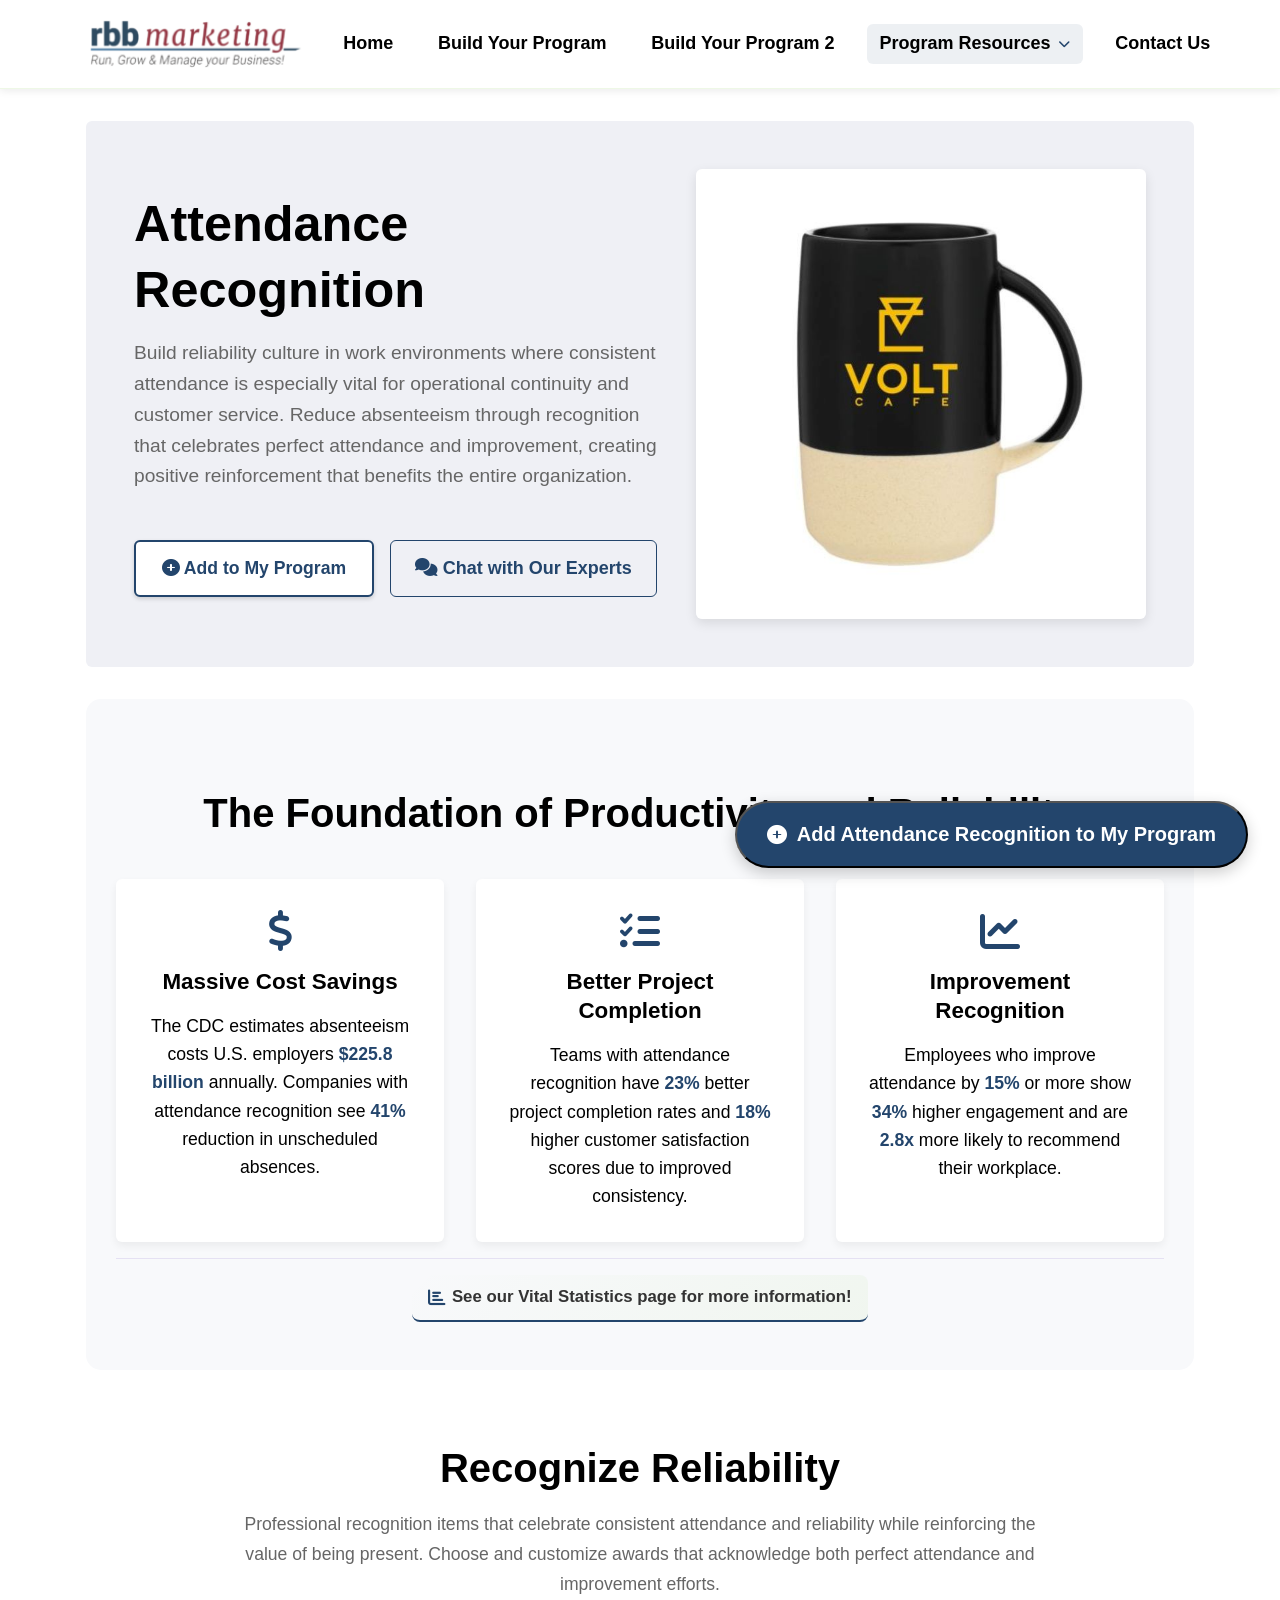
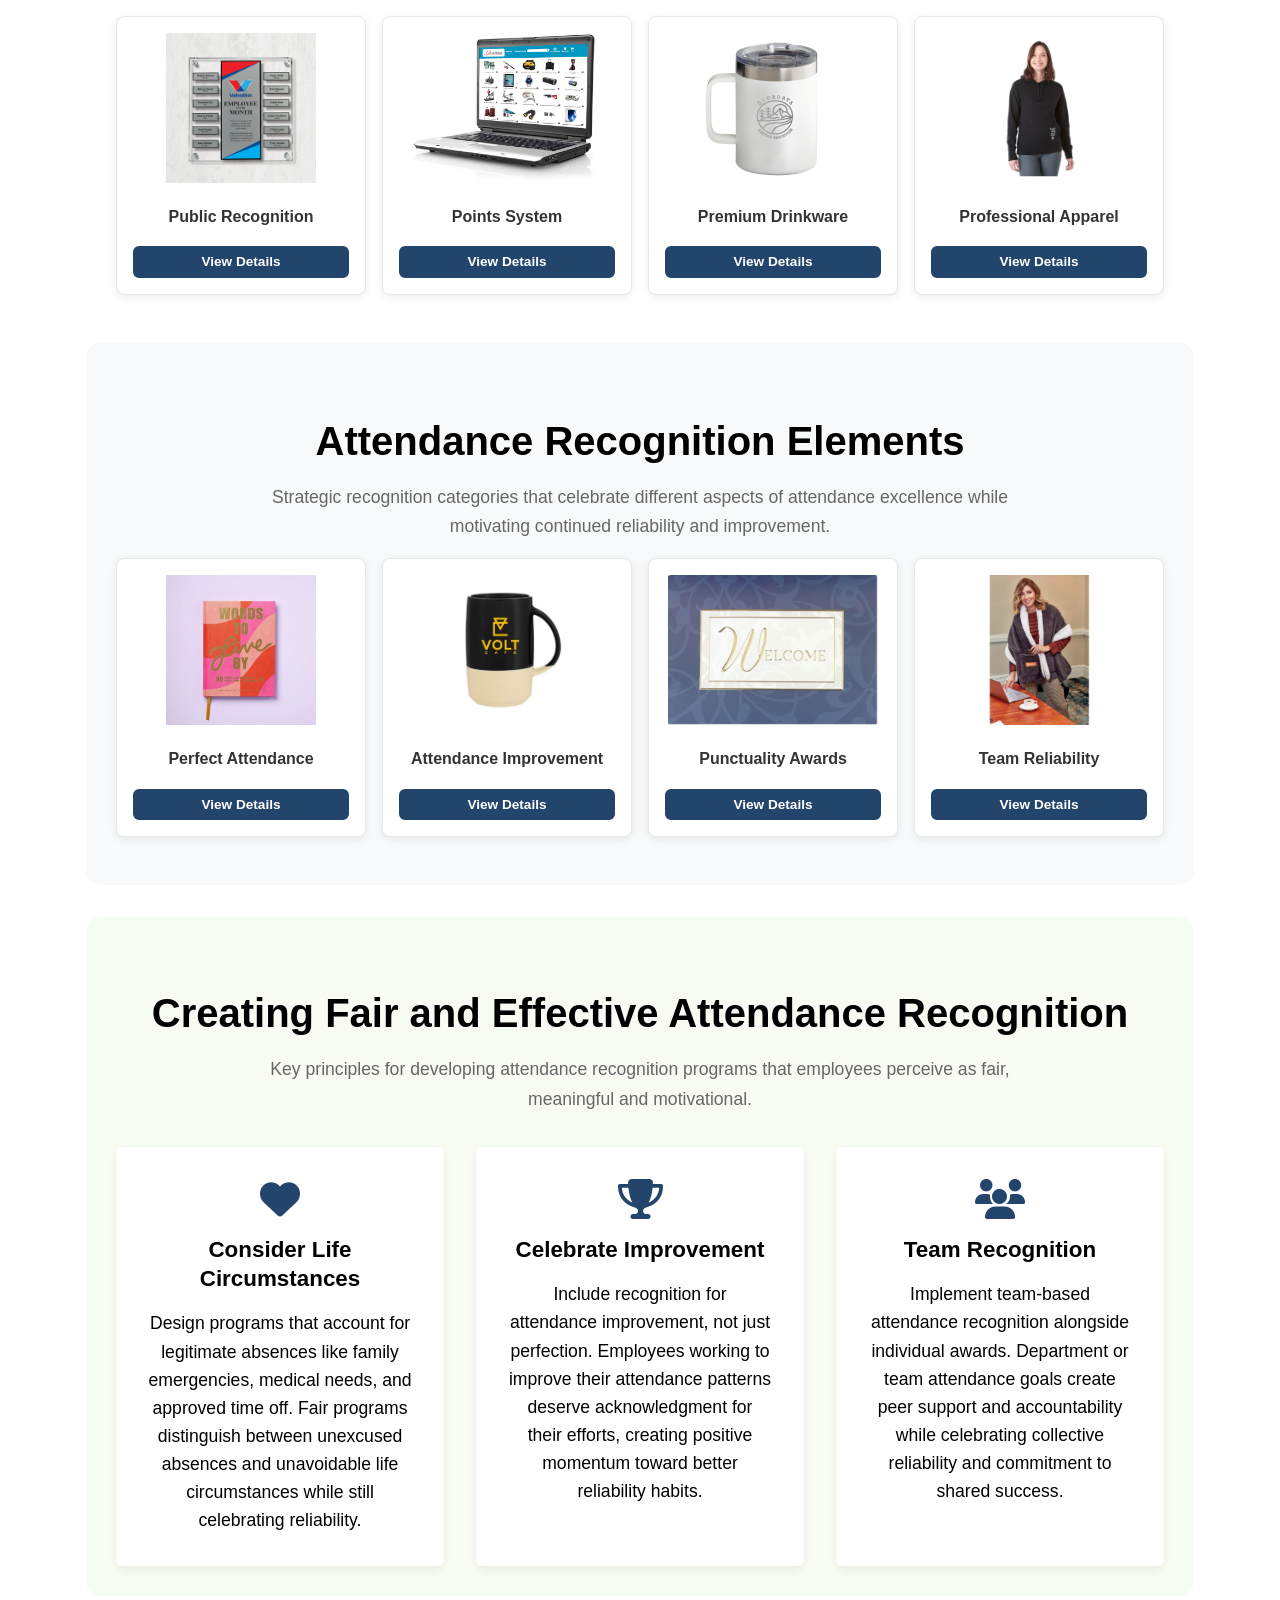
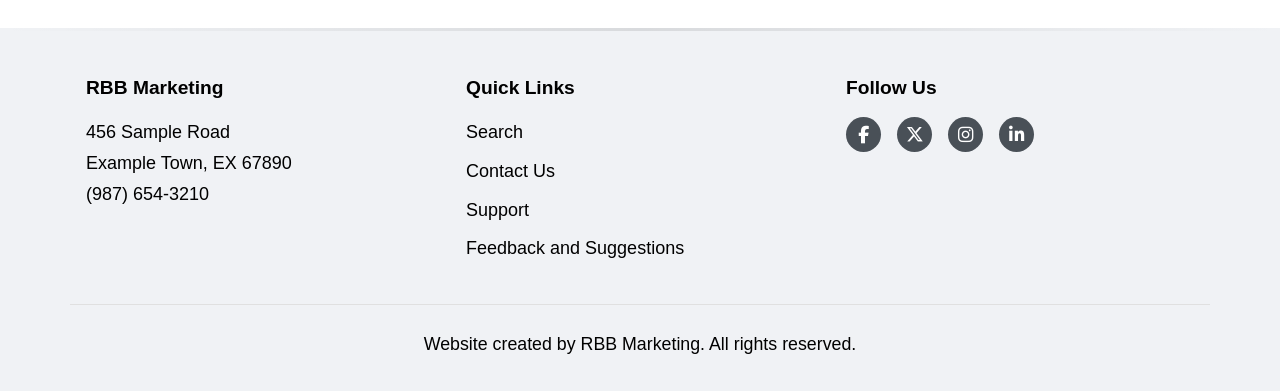
==== attendance-recognition.html @ 4966e675 "Initial commit" ====
<!DOCTYPE html>
<html lang="en">
<head>
  <meta charset="UTF-8">
  <meta name="viewport" content="width=device-width, initial-scale=1.0">
  <title>Attendance Recognition | Employee Recognition Programs</title>
  <link rel="icon" type="image/x-icon" href="assets/images/favicon.ico">
  <link rel="stylesheet" href="https://cdnjs.cloudflare.com/ajax/libs/font-awesome/6.5.1/css/all.min.css">
  <link rel="stylesheet" href="styles.css">
  <link rel="stylesheet" href="navigation.css">
  <!-- Load centralized navigation BEFORE your main script -->
  <script src="navigation.js"></script>
  <script src="script.js" defer></script>
</head>
<body>
  <!-- Navigation will be inserted here automatically by navigation.js -->

  <main class="container">
    <!-- Attendance Recognition Header -->
    <section class="resources-header">
      <div class="text-content">
        <h1>Attendance Recognition</h1>
        <p>Build reliability culture in work environments where consistent attendance is especially vital for operational continuity and customer service. Reduce absenteeism through recognition that celebrates perfect attendance and improvement, creating positive reinforcement that benefits the entire organization.</p>
        <div style="display: flex; gap: 1rem; margin-top: 2rem; flex-wrap: wrap;">
          <button class="btn btn-primary-subtle" 
                  onclick="handleFeatureAdditionWithFeedback(this, event)" 
                  data-feature-name="Attendance Recognition" 
                  data-href="build-program.html"
                  style="font-size: 1.1rem; padding: 0.8rem 1.6rem;">
            <i class="fas fa-plus-circle"></i> Add to My Program
          </button>
          <a href="contact.html?inquiry=attendance-recognition" class="btn btn-outline">
            <i class="fas fa-comments"></i> Chat with Our Experts
          </a>
        </div>
      </div>
      <img src="assets/images/Ceramic Mugs.jpg" alt="Attendance recognition items including certificates, desk accessories, and achievement awards">
    </section>

    <!-- Why Attendance Recognition Matters -->
    <section class="content-section">
      <h2>The Foundation of Productivity and Reliability</h2>
      <div class="main-grid">
        <div class="info-card">
          <i class="fas fa-dollar-sign card-icon"></i>
          <h3>Massive Cost Savings</h3>
          <p>The CDC estimates absenteeism costs U.S. employers <strong style="color: var(--brand-orange);">$225.8 billion</strong> annually. Companies with attendance recognition see <strong style="color: var(--brand-orange);">41%</strong> reduction in unscheduled absences.</p>
        </div>
        <div class="info-card">
          <i class="fas fa-tasks card-icon"></i>
          <h3>Better Project Completion</h3>
          <p>Teams with attendance recognition have <strong style="color: var(--brand-orange);">23%</strong> better project completion rates and <strong style="color: var(--brand-orange);">18%</strong> higher customer satisfaction scores due to improved consistency.</p>
        </div>
        <div class="info-card">
          <i class="fas fa-chart-line card-icon"></i>
          <h3>Improvement Recognition</h3>
          <p>Employees who improve attendance by <strong style="color: var(--brand-orange);">15%</strong> or more show <strong style="color: var(--brand-orange);">34%</strong> higher engagement and are <strong style="color: var(--brand-orange);">2.8x</strong> more likely to recommend their workplace.</p>
        </div>
      </div>
      
      <!-- CTA Link to Vital Statistics -->
      <div class="section-cta">
        <a href="vital-statistics.html" class="vital-stats-cta">
          <i class="fas fa-chart-bar"></i>
          See our Vital Statistics page for more information!
        </a>
      </div>
    </section>

    <!-- Attendance Recognition Items -->
    <section class="content-section">
      <h2>Recognize Reliability</h2>
      <p class="section-intro">
        Professional recognition items that celebrate consistent attendance and reliability while reinforcing the value of being present. Choose and customize awards that acknowledge both perfect attendance and improvement efforts.
      </p>
      
      <div class="compact-grid">
        <div class="compact-card product-card" data-title="Public Recognition" data-img="assets/images/PublicRecognition.jpg" data-desc="Public recognition displays and announcements that formally celebrate perfect attendance achievements. These visible honors create positive peer recognition while inspiring others to maintain consistent attendance in healthcare settings.">
          <img src="assets/images/PublicRecognition.jpg" alt="Public Recognition">
          <h4>Public Recognition</h4>
          <button class="btn btn-outline btn-small view-details">View Details</button>
        </div>
        <div class="compact-card product-card" data-title="Points System" data-img="assets/images/Points.jpg" data-desc="Point-based attendance tracking systems that reward consistent presence with accumulating benefits. These functional systems provide ongoing motivation while reinforcing positive attendance behaviors in healthcare environments.">
          <img src="assets/images/Points.jpg" alt="Points System">
          <h4>Points System</h4>
          <button class="btn btn-outline btn-small view-details">View Details</button>
        </div>
        <div class="compact-card product-card" data-title="Premium Drinkware" data-img="assets/images/Drinkware.png" data-desc="High-quality mugs, tumblers, and hydration accessories that healthcare staff use daily. These practical gifts help employees maintain proper hydration during long shifts while showing appreciation for reliable attendance.">
          <img src="assets/images/DrinkwareMug.png.png" alt="Premium Drinkware">
          <h4>Premium Drinkware</h4>
          <button class="btn btn-outline btn-small view-details">View Details</button>
        </div>
        <div class="compact-card product-card" data-title="Professional Apparel" data-img="assets/images/Apparel.png" data-desc="Comfortable professional clothing and accessories suitable for healthcare environments. These thoughtful rewards support employee comfort during long shifts while acknowledging their commitment to reliable attendance.">
          <img src="assets/images/ApparelSweater.png" alt="Professional Apparel">
          <h4>Professional Apparel</h4>
          <button class="btn btn-outline btn-small view-details">View Details</button>
        </div>
      </div>
    </section>

    <!-- Recognition Categories -->
    <section class="content-section">
      <h2>Attendance Recognition Elements</h2>
      <p class="section-intro">
        Strategic recognition categories that celebrate different aspects of attendance excellence while motivating continued reliability and improvement.
      </p>
      <div class="compact-grid">
        <div class="compact-card product-card" data-title="Perfect Attendance" data-img="assets/images/Womens-Words-to-live-by.jpg" data-desc="Recognition for employees who maintain perfect attendance records over monthly, quarterly, or annual periods. Celebrate the dedication and reliability that perfect attendance represents while inspiring others to strive for consistency.">
          <img src="assets/images/Womens-Words-to-live-by.jpg" alt="Perfect Attendance">
          <h4>Perfect Attendance</h4>
          <button class="btn btn-outline btn-small view-details">View Details</button>
        </div>
        <div class="compact-card product-card" data-title="Attendance Improvement" data-img="assets/images/Ceramic Mugs.jpg" data-desc="Programs that recognize significant improvements in attendance patterns, acknowledging effort and progress rather than just perfection. Motivate positive change while celebrating employees who are working to improve their reliability.">
          <img src="assets/images/Ceramic Mugs.jpg" alt="Attendance Improvement">
          <h4>Attendance Improvement</h4>
          <button class="btn btn-outline btn-small view-details">View Details</button>
        </div>
        <div class="compact-card product-card" data-title="Punctuality Awards" data-img="assets/images/Mat1.PNG" data-desc="Recognition for employees who consistently arrive on time and ready to work. Punctuality is often as important as attendance itself, and these awards reinforce the value of respecting time and team schedules.">
          <img src="assets/images/Mat1.PNG" alt="Punctuality Awards">
          <h4>Punctuality Awards</h4>
          <button class="btn btn-outline btn-small view-details">View Details</button>
        </div>
        <div class="compact-card product-card" data-title="Team Reliability" data-img="assets/images/Warm and Cozy Sherpa.jpg" data-desc="Group recognition for teams that maintain excellent collective attendance records. Team-based recognition creates peer accountability while celebrating departments that demonstrate exceptional reliability and commitment.">
          <img src="assets/images/Warm and Cozy Sherpa.jpg" alt="Team Reliability">
          <h4>Team Reliability</h4>
          <button class="btn btn-outline btn-small view-details">View Details</button>
        </div>
      </div>
    </section>

    <!-- Creating Fair and Effective Attendance Recognition -->
    <section class="content-section attendance-container">
      <h2>Creating Fair and Effective Attendance Recognition</h2>
      <p class="section-intro">
        Key principles for developing attendance recognition programs that employees perceive as fair, meaningful and motivational.
      </p>
      <div class="main-grid">
        <div class="info-card">
          <i class="fas fa-heart card-icon"></i>
          <h3>Consider Life Circumstances</h3>
          <p>Design programs that account for legitimate absences like family emergencies, medical needs, and approved time off. Fair programs distinguish between unexcused absences and unavoidable life circumstances while still celebrating reliability.</p>
        </div>
        <div class="info-card">
          <i class="fas fa-trophy card-icon"></i>
          <h3>Celebrate Improvement</h3>
          <p>Include recognition for attendance improvement, not just perfection. Employees working to improve their attendance patterns deserve acknowledgment for their efforts, creating positive momentum toward better reliability habits.</p>
        </div>
        <div class="info-card">
          <i class="fas fa-users card-icon"></i>
          <h3>Team Recognition</h3>
          <p>Implement team-based attendance recognition alongside individual awards. Department or team attendance goals create peer support and accountability while celebrating collective reliability and commitment to shared success.</p>
        </div>
      </div>
    </section>

  </main>

  <button class="resources-sticky-cta" onclick="handleFeatureAdditionWithFeedback(this, event)" data-feature-name="Attendance Recognition" data-href="build-program.html">
    <i class="fas fa-plus-circle"></i>
    Add Attendance Recognition to My Program
  </button>



  <script src="modal.js"></script>
  <script src="footer.js"></script>
</body>
</html>
---- styles.css ----
:root {
  --primary-color: #23456C; /* RBB Marketing Blue */
  --secondary-color: #000000; /* Black */
  --accent-color: #f7b801; /* Energetic Yellow */
  --brand-green: #23456C; /* Brand Green */
  --brand-orange: #23456C; /* Alias for primary color to fix existing references */
  --dark-color: #000000; /* Black for text */
  --light-color: #ffffff; /* White background */
  --medium-color: #f0f2f5; /* Light grey for backgrounds/borders */
  --text-muted: #666666; /* Muted text color */
  --success-color: #23456C; /* RBB Marketing Blue for checkmarks etc. */
  --border-radius: 6px;
  --font-primary: 'Segoe UI', Tahoma, Geneva, Verdana, sans-serif;
  --font-secondary: 'Georgia', serif; /* For select headings or accents */
  --transition-speed: 0.3s;
  --section-padding: 4rem 0;
}

* {
  box-sizing: border-box;
  margin: 0;
  padding: 0;
}

body {
  font-family: var(--font-primary);
  font-size: 18px; /* Base font size increased from default 16px */
  line-height: 1.7; /* Slightly more spacing */
  color: var(--dark-color);
  background-color: var(--light-color);
}

.container {
  width: 90%;
  max-width: 1140px; /* Common container width */
  margin: 0 auto;
  padding: 0 1rem;
  position: relative;
  z-index: 1;
}

a {
  color: var(--primary-color);
  text-decoration: none;
}

a:hover {
  text-decoration: underline;
  color: var(--secondary-color); /* Change link hover color */
}

img {
  max-width: 100%;
  height: auto;
}

/* Typography */
h1, h2, h3 {
  margin-bottom: 1.5rem; /* More space after headings */
  line-height: 1.3;
  color: var(--primary-color);
  font-weight: 700; /* Bolder headings */
}

h1 {
  font-size: 3.15rem; /* Proportionally increased: 2.8 * 1.125 */
  margin-top: 2rem;
  margin-bottom: 0.5rem; /* Reduced bottom margin */
}

h2 {
  font-size: 2.475rem; /* Proportionally increased: 2.2 * 1.125 */
  margin-top: 2.5rem; /* Increased top margin */
}

h3 {
  font-size: 1.8rem; /* Proportionally increased: 1.6 * 1.125 */
  color: var(--dark-color); /* Make H3 less prominent than H1/H2 */
  font-weight: 600;
  padding-left: 0; /* Reset default padding */
}

p {
  margin-bottom: 1rem;
}

ul, ol {
  margin-bottom: 1.5rem;
  padding-left: 2rem;
}

/* Header */
header {
  background-color: var(--light-color);
  padding: 1rem 0;
  color: var(--secondary-color);
  box-shadow: 0 2px 8px rgba(0,0,0,0.08);
  position: sticky;
  top: 0;
  z-index: 1500;
  margin-bottom: 0;
  border-bottom: 1px solid rgba(94, 186, 15, 0.1);
}

header .container {
  display: flex;
  justify-content: space-between;
  align-items: center;
}

.logo {
  display: flex;
  align-items: center;
  text-decoration: none;
  flex-shrink: 0; /* Prevent logo from shrinking */
}

.logo img {
  height: 56px;
  width: auto;
  display: block;
}

/* Adjust logo size for mobile */
@media (max-width: 768px) {
  .logo img {
    height: 43px;
  }
}

.logo:hover {
  text-decoration: none;
}

nav {
  display: flex;
  align-items: center;
  padding: 0.5rem 2rem; /* Increased horizontal padding */
}

nav ul {
  display: flex;
  list-style: none;
  padding: 0;
  margin: 0;
  gap: 1.5rem;
  justify-content: center; /* Center the menu items */
  width: 100%; /* Take full width */
}

nav ul li a {
  color: var(--secondary-color);
  text-decoration: none;
  transition: all var(--transition-speed);
  padding: 0.75rem 1rem;
  position: relative;
  font-size: 1.406rem; /* Proportionally increased: 1.25 * 1.125 */
  font-weight: 600;
  border-radius: 6px;
}

nav ul li a:hover {
  color: var(--primary-color);
  background-color: rgba(35,69,108,0.05);
}

nav ul li a.active {
  background-color: rgba(35,69,108,0.08);
}

/* Dropdown Menu Styles */
.dropdown {
  position: relative;
  display: inline-block;
}

.dropdown-menu {
  position: absolute;
  top: 100%;
  left: 50%;
  transform: translateX(-50%) translateY(-10px);
  background-color: white;
  border: 1px solid #e0e7ff;
  border-radius: 8px;
  box-shadow: 0 8px 25px rgba(149, 149, 149, 0.15);
  min-width: 200px;
  width: max-content;
  opacity: 0;
  visibility: hidden;
  transition: all 0.3s cubic-bezier(0.4, 0, 0.2, 1);
  z-index: 1000;
  list-style: none;
  padding: 0.75rem 0;
  margin: 0;
  margin-top: 0.5rem;
}

.dropdown:hover .dropdown-menu,
.dropdown-menu.show {
  opacity: 1;
  visibility: visible;
  transform: translateX(-50%) translateY(0);
}

.dropdown-menu li {
  margin: 0;
}

.dropdown-menu li a {
  display: block;
  padding: 0.875rem 1.25rem;
  color: var(--dark-color);
  text-decoration: none;
  transition: all 0.2s ease;
  border-radius: 0;
  font-weight: 500;
  font-size: 0.95rem;
  white-space: nowrap;
  position: relative;
}

.dropdown-menu li a::before {
  content: '';
  position: absolute;
  left: 0;
  top: 0;
  bottom: 0;
  width: 3px;
  background: var(--primary-color);
  transform: scaleY(0);
  transition: transform 0.2s ease;
}

.dropdown-menu li a:hover {
  background-color: #f8f9ff;
  color: var(--primary-color);
  padding-left: 1.5rem;
}

.dropdown-menu li a:hover::before {
  transform: scaleY(1);
}

.dropdown-menu li a.active {
  background-color: var(--primary-color);
  color: white;
  font-weight: 600;
}

.dropdown-menu li a.active::before {
  background: var(--brand-orange);
  transform: scaleY(1);
}

.dropdown > a {
  position: relative;
  display: flex;
  align-items: center;
  gap: 0.5rem;
}

.dropdown > a i {
  font-size: 0.75rem;
  transition: transform 0.3s cubic-bezier(0.4, 0, 0.2, 1);
  color: var(--brand-orange);
}

.dropdown:hover > a i,
.dropdown.active > a i {
  transform: rotate(180deg);
}

/* Enhanced dropdown arrow */
.dropdown-menu::before {
  content: '';
  position: absolute;
  top: -8px;
  left: 50%;
  transform: translateX(-50%);
  width: 0;
  height: 0;
  border-left: 8px solid transparent;
  border-right: 8px solid transparent;
  border-bottom: 8px solid white;
  filter: drop-shadow(0 -2px 4px rgba(59, 17, 142, 0.1));
}

.dropdown-menu::after {
  content: '';
  position: absolute;
  top: -9px;
  left: 50%;
  transform: translateX(-50%);
  width: 0;
  height: 0;
  border-left: 9px solid transparent;
  border-right: 9px solid transparent;
  border-bottom: 9px solid #e0e7ff;
}

/* Search Form in Header */
.search-form {
  display: none;
}

.search-form input[type="search"] {
  padding: 0.6rem 0.8rem;
  border: 1px solid #3B118E;
  border-radius: var(--border-radius) 0 0 var(--border-radius);
  border-right: none;
  font-size: 1.0125rem; /* Proportionally increased: 0.9 * 1.125 */
  min-width: 200px;
  background-color: white;
  color: #3B118E;
  transition: border-color var(--transition-speed), box-shadow var(--transition-speed);
}

.search-form input[type="search"]::placeholder {
  color: #3B118E;
  opacity: 0.7;
}

.search-form input[type="search"]:focus {
  outline: none;
  border-color: var(--secondary-color);
  background-color: white;
  box-shadow: 0 0 0 3px rgba(59, 17, 142, 0.2);
}

.search-form button {
  padding: 0.6rem 1rem;
  background-color: #3B118E;
  color: white;
  border: none;
  border-radius: 0 var(--border-radius) var(--border-radius) 0;
  cursor: pointer;
  font-size: 1.0125rem; /* Proportionally increased: 0.9 * 1.125 */
  font-weight: 600;
  transition: all var(--transition-speed);
  box-shadow: 0 0 0 1px rgba(0,0,0,0.1);
}

.search-form button:hover {
  background-color: var(--brand-orange);
  transform: translateY(-1px);
}

/* Main Content */
main {
  padding: 0;
}

.btn {
  display: inline-block;
  background-color: var(--brand-orange);
  color: var(--light-color);
  padding: 0.75rem 1.5rem;
  border-radius: var(--border-radius);
  text-decoration: none;
  transition: all var(--transition-speed);
  margin-top: 1rem;
  font-weight: 600;
  border: 2px solid var(--brand-orange);
}

.btn:hover {
  background-color: var(--light-color);
  color: var(--brand-orange);
  border-color: var(--brand-orange);
  text-decoration: none;
  transform: translateY(-3px);
  box-shadow: 0 6px 12px rgba(0,0,0,0.15);
}

.btn.btn-outline {
  background-color: transparent;
  color: var(--brand-orange);
  border: 1px solid var(--brand-orange);
}

.btn.btn-outline:hover {
  background-color: var(--brand-orange);
  color: var(--light-color);
}

/* Subtle primary button for feature pages */
.btn.btn-primary-subtle {
  background-color: var(--light-color);
  color: var(--brand-orange);
  border: 2px solid var(--brand-orange);
  box-shadow: 0 2px 4px rgba(0, 0, 0, 0.15);
}

.btn.btn-primary-subtle:hover {
  background-color: var(--brand-orange);
  color: var(--light-color);
  border-color: var(--brand-orange);
  transform: translateY(-2px);
  box-shadow: 0 4px 8px rgba(0, 0, 0, 0.25);
}

/* Already added button styling */
.btn.btn-added {
  background-color: var(--light-color);
  color: var(--brand-orange);
  border: 2px solid var(--brand-orange);
  box-shadow: 0 2px 4px rgba(0, 0, 0, 0.15);
}

.btn.btn-added:hover {
  background-color: var(--brand-orange);
  color: var(--light-color);
  border-color: var(--brand-orange);
  transform: translateY(-2px);
  box-shadow: 0 4px 12px rgba(0, 0, 0, 0.4), 0 0 20px rgba(0, 0, 0, 0.2);
}

/* Footer */
footer {
  background-color: #f0f2f5;
  color: var(--dark-color);
  padding: 3rem 0 1rem 0;
  margin-top: 0;
  position: relative;
  overflow: hidden;
  z-index: 0;
}

footer::before {
  content: '';
  position: absolute;
  top: 0;
  left: 0;
  right: 0;
  height: 3px;
  background: linear-gradient(to right, transparent, var(--dark-color), transparent);
  opacity: 0.1;
}

.footer-grid {
  display: grid;
  grid-template-columns: repeat(auto-fit, minmax(200px, 1fr));
  gap: 2rem;
  margin-bottom: 2rem;
  text-align: left;
}

.footer-section h3 {
  color: black;
  font-size: 1.2rem;
  margin-bottom: 1rem;
  font-weight: 600;
}

.footer-section p {
  margin-bottom: 0.5rem;
  color: var(--dark-color);
}

.footer-links ul {
  list-style: none;
  padding: 0;
  margin: 0;
}

.footer-links ul li {
  margin-bottom: 0.5rem;
}

.footer-links a {
  color: var(--dark-color);
  text-decoration: none;
  transition: color var(--transition-speed);
}

.footer-links a:hover {
  color: var(--primary-color);
}

.social-icons {
  display: flex;
  gap: 1rem;
  margin-top: 1rem;
}

.social-icons a {
  display: flex;
  align-items: center;
  justify-content: center;
  width: 35px;
  height: 35px;
  background-color: #495057;
  color: var(--light-color);
  border-radius: 50%;
  text-decoration: none;
  transition: all var(--transition-speed);
}

.social-icons a:hover {
  background-color: var(--brand-orange);
  color: var(--light-color);
  transform: translateY(-3px);
  box-shadow: 0 4px 8px rgba(0,0,0,0.2);
}

.social-icons i {
  font-size: 1.1rem;
}

.copyright {
  border-top: 1px solid #e0e0e0;
  padding-top: 1.5rem;
  text-align: center;
  font-size: 1.1125rem; /* Proportionally increased: 0.9 * 1.125 */
  color: var(--dark-color);
}

/* ---
Base Section & Card Layouts
--- */

/* Standard Section Styling */
.content-section {
  padding: 3rem 30px;
  margin: 0 auto;
  max-width: 1400px;
}
.content-section:nth-child(even) {
  background-color: #f8f9fb;
  padding: 3rem 30px;
  border-radius: 15px;
}
.content-section h2 {
  text-align: center;
  color: var(--primary-color);
  margin-bottom: 2.5rem;
  font-size: 2.5rem;
}
.section-intro {
  text-align: center;
  color: var(--text-muted);
  margin: -1.5rem auto 2.5rem auto;
  font-size: 1.2rem;
  max-width: 800px;
}

/* Standard Grid Layout */
.main-grid {
  display: grid;
  grid-template-columns: repeat(auto-fit, minmax(300px, 1fr));
  gap: 2rem;
}

/* Standard Card Styling */
.info-card {
  background: #fff;
  border-radius: var(--border-radius);
  padding: 2rem;
  text-align: center;
  box-shadow: 0 4px 8px rgba(0,0,0,0.06);
  transition: transform 0.3s ease, box-shadow 0.3s ease;
  display: flex;
  flex-direction: column;
  align-items: center;
  gap: 1rem;
}
.info-card:hover {
  transform: translateY(-5px);
  box-shadow: 0 8px 16px rgba(0,0,0,0.1);
}
.info-card .card-icon {
  font-size: 2.5rem;
  color: var(--primary-color);
}
.info-card h3 {
  font-size: 1.4rem;
  margin: 0;
}
.info-card p {
  flex-grow: 1;
  margin: 0;
  font-size: 1.1rem;
  line-height: 1.6;
}
.info-card .btn {
  margin-top: auto;
}

/* Product Card Styling (extends info-card) */
.product-card {
  padding: 1rem;
  justify-content: space-between;
  cursor: pointer;
}
.product-card img {
  max-width: 100%;
  height: 200px;
  object-fit: contain;
  margin-bottom: 1rem;
  border-radius: var(--border-radius);
}
.product-card h3 {
  font-size: 1.2rem;
  flex-grow: 1;
}
.product-card .btn-small {
  padding: 0.5rem 1rem;
  font-size: 0.9rem;
}

/* Resources Header */
.resources-header {
  display: flex;
  align-items: center;
  justify-content: space-between;
  margin: 2rem auto;
  gap: 2rem;
  background-color: #eff0f5;
  padding: 3rem;
  border-radius: var(--border-radius);
  max-width: 1400px;
}
.resources-header .text-content {
  flex: 1;
}
.resources-header h1 {
  margin: 0 0 1rem 0;
}
.resources-header p {
  font-size: 1.2rem;
  line-height: 1.6;
  color: var(--text-muted);
  margin: 0;
}
.resources-header img {
  max-width: 450px;
  height: auto;
  border-radius: var(--border-radius);
  box-shadow: 0 4px 12px rgba(0,0,0,0.1);
}

/* Modal Styles */
.modal {
  display: none; /* Hidden by default */
  position: fixed; /* Stay in place */
  z-index: 2000; /* Sit on top */
  left: 0;
  top: 0;
  width: 100%;
  height: 100%;
  overflow: auto; /* Enable scroll if needed */
  background-color: rgba(0, 0, 0, 0.6); /* Black w/ opacity */
  opacity: 0;
  transition: opacity var(--transition-speed) ease-in-out;
}

.modal.show {
  display: block;
  opacity: 1;
}

.modal-content {
  background-color: var(--light-color);
  margin: 10% auto; /* Centered vertically & horizontally */
  padding: 2rem;
  border: 1px solid #888;
  width: 80%;
  max-width: 600px; /* Max width */
  border-radius: var(--border-radius);
  position: relative;
  box-shadow: 0 5px 20px rgba(0,0,0,0.2);
  transform: translateY(-50px); /* Initial state for animation */
  transition: transform var(--transition-speed) ease-out;
  text-align: center; /* Center all content in modal */
}

.modal.show .modal-content {
  transform: translateY(0);
}

.modal-close-btn {
  color: #aaa;
  position: absolute;
  top: 1rem;
  right: 1.5rem;
  font-size: 2rem;
  font-weight: bold;
  line-height: 1;
}

.modal-close-btn:hover,
.modal-close-btn:focus {
  color: var(--dark-color);
  text-decoration: none;
  cursor: pointer;
}

#modal-img {
  display: block;
  max-width: 80%;
  max-height: 300px; /* Limit image height */
  object-fit: contain;
  margin: 0 auto 1.5rem auto; /* Center image */
  border-radius: var(--border-radius);
}

#modal-title {
  color: var(--primary-color);
  margin-bottom: 1rem;
  text-align: center;
}

#modal-desc {
  margin-bottom: 1.5rem;
  text-align: center;
}

.modal-content .btn,
.modal-quote-btn {
  background-color: var(--primary-color);
  color: var(--light-color);
  border: none;
  transition: all var(--transition-speed);
  display: block;
  width: fit-content;
  margin: 1rem auto; /* Center the button */
}

.modal-content .btn:hover,
.modal-quote-btn:hover {
  background-color: var(--secondary-color);
  color: var(--light-color);
  transform: translateY(-2px);
  box-shadow: 0 4px 8px rgba(94, 186, 15, 0.25);
}

/* Search Results */
.no-results {
  font-size: 1.1rem;
  color: var(--dark-color);
  background-color: var(--medium-color);
  border-radius: var(--border-radius);
  margin: 2rem auto;
}

/* Search Result Highlight Animation */
@keyframes highlightSearch {
  0% { transform: scale(1); }
  50% { transform: scale(1.03); }
  100% { transform: scale(1); }
}

.search-highlight {
  animation: highlightSearch 0.5s ease-in-out;
  box-shadow: 0 0 10px rgba(247, 184, 1, 0.4); /* Subtle glow with accent color */
}

/* Add section transitions */
section {
  transition: background-color 0.3s ease;
}

/* Featured Products Section */
.featured-products-section {
  padding: 3rem 0;
}

.featured-products-container {
  background-color: #f8f9fa;
  border-radius: 12px;
  padding: 2rem;
  margin-bottom: 2rem;
}

.featured-products-container h2 {
  color: var(--primary-color); /* Use primary color */
  font-size: 2.5rem;
  text-align: center;
  margin: 1rem auto 2.5rem; /* Adjusted margin */
  max-width: 1200px;
  line-height: 1.4;
  font-weight: 700;
  padding: 1rem; /* Slightly reduced padding */
  border-radius: 10px;
  font-style: italic; /* Make the whole text italic */
  background: linear-gradient(120deg, #ffffff 0%, #f7f7f7 100%);
  box-shadow: 0 4px 6px rgba(0,0,0,0.1);
}

.product-grid {
  position: relative;
  z-index: 1;
  display: grid;
  grid-template-columns: repeat(auto-fit, minmax(250px, 1fr));
  gap: 2rem;
  margin-bottom: 1rem;
  min-height: 200px;
}

.product-card {
  background: #fff;
  border-radius: var(--border-radius);
  padding: 1rem;
  text-align: center;
  box-shadow: 0 2px 4px rgba(0, 0, 0, 0.05);
  transition: transform 0.3s ease, box-shadow 0.3s ease;
  display: flex;
  flex-direction: column;
  justify-content: space-between;
  cursor: pointer;
}

/* FAQ Section */
.faq-section {
  background-color: #f8f9fa;
  border-radius: 12px;
  padding: 2rem;
  margin: 2rem 0;
}

.faq-section h2 {
  text-align: center;
  color: var(--primary-color);
  margin-bottom: 2rem;
}

.accordion {
  max-width: 800px;
  margin: 0 auto;
  border: none;
}

.accordion-item {
  background: #fff;
  border-radius: var(--border-radius);
  margin-bottom: 1rem;
  overflow: hidden;
}

.accordion-header {
  background-color: #fff;
  padding: 1.2rem;
  cursor: pointer;
  display: flex;
  align-items: center;
  gap: 1rem;
  transition: background-color var(--transition-speed);
}

.accordion-header:hover {
  background-color: var(--medium-color);
}

.accordion-icon {
  font-size: 1.2rem;
  color: var(--primary-color);
}

.accordion-content {
  padding: 0 1.2rem;
  background-color: #fff;
  max-height: 0;
  overflow: hidden;
  transition: all var(--transition-speed);
}

.accordion-content.active {
  padding: 1.2rem;
  max-height: 500px;
}

/* Trending Page Styles */
.trend-grid {
  display: grid;
  grid-template-columns: repeat(auto-fit, minmax(300px, 1fr));
  gap: 2rem;
  margin: 2rem 0;
}

.trend-card {
  background: #fff;
  border-radius: var(--border-radius);
  padding: 2rem;
  text-align: center;
  box-shadow: 0 3px 6px rgba(0,0,0,0.04);
  transition: transform var(--transition-speed), box-shadow var(--transition-speed);
  display: flex;
  flex-direction: column;
  align-items: center;
  gap: 1rem;
}

.trend-card:hover {
  transform: translateY(-5px);
  box-shadow: 0 8px 15px rgba(0,0,0,0.08);
}

.trend-card img {
  max-width: 100%;
  height: auto;
  border-radius: var(--border-radius);
  margin: 1rem 0;
}

.trend-card .card-icon {
  font-size: 2.5rem;
  color: var(--primary-color);
}

.insights-section {
  background-color: #eaede9;
  border-radius: 12px;
  padding: 2rem;
  margin: 2rem 0;
}

.blog-posts {
  display: grid;
  grid-template-columns: repeat(auto-fit, minmax(300px, 1fr));
  gap: 2rem;
  margin-top: 2rem;
}

.blog-post {
  background: #fff;
  border-radius: var(--border-radius);
  padding: 1.5rem;
  transition: transform var(--transition-speed), box-shadow var(--transition-speed);
  display: flex;
  flex-direction: column;
  align-items: center;
  text-align: center;
}

.blog-post:hover {
  transform: translateY(-3px);
  box-shadow: 0 6px 12px rgba(0,0,0,0.1);
}

.blog-post h3 {
  display: flex;
  align-items: center;
  gap: 0.5rem;
  color: var(--primary-color);
  margin-bottom: 1rem;
}

.blog-post .post-date {
  color: #666;
  font-style: italic;
  margin-bottom: 1rem;
}

.blog-post p {
  margin-bottom: 1.5rem;
}

.blog-post .btn {
  background-color: #b65230;
  color: var(--light-color);
  padding: 0.75rem 1.5rem;
  border-radius: var(--border-radius);
  text-decoration: none;
  transition: all var(--transition-speed);
  margin-top: auto;
  align-self: center;
}

.blog-post .btn:hover {
  background-color: #a04828;
  color: var(--light-color);
  text-decoration: none;
  transform: translateY(-2px);
  box-shadow: 0 4px 8px rgba(0,0,0,0.15);
}

/* Contact Page Specific Styles */
main.container > h1 + p { /* Selects paragraph immediately following h1 in main container */
    font-size: 1.15rem; /* Increased font size */
    color: var(--dark-color);
    margin-bottom: 2rem; /* Add some space below */
}

/* Contact Page Styles */
.contact-info-section {
  background-color: #eaede9;
  border-radius: 12px;
  padding: 30px;
  margin: 2rem 0;
  max-width: 600px;
  display: flex;
  flex-direction: column;
  justify-content: center;
}

.contact-info-section h2 {
  margin: 0 0 1rem 0;
  color: var(--primary-color);
}

.contact-details {
  width: 100%;
}

.contact-details ul {
  list-style: none;
  padding: 0;
  margin: 0;
  display: flex;
  flex-direction: column;
  gap: 0.75rem;
}

.contact-details li {
  margin: 0;
  font-size: 1.1rem;
  display: flex;
  align-items: center;
  gap: 0.5rem;
}

.contact-details li strong {
  min-width: 80px;
  color: var(--primary-color);
}

.contact-form-section {
  background-color: #eaede9;
  border-radius: 12px;
  padding: 2rem;
  margin: 2rem 0;
  max-width: 800px;
}

.contact-form-section form {
  background: #fff;
  padding: 2rem;
  border-radius: var(--border-radius);
  box-shadow: 0 2px 4px rgba(0,0,0,0.05);
}

.form-group {
  margin-bottom: 1.5rem;
}

.form-group label {
  display: block;
  margin-bottom: 0.5rem;
  color: #000000;
  font-weight: 600;
}

.form-group input,
.form-group textarea {
  width: 100%;
  padding: 0.75rem;
  border: 1px solid #ddd;
  border-radius: var(--border-radius);
  transition: border-color var(--transition-speed), box-shadow var(--transition-speed);
}

.form-group input:focus,
.form-group textarea:focus {
  outline: none;
  border-color: var(--primary-color);
  box-shadow: 0 0 0 3px rgba(58, 12, 163, 0.1);
}

.contact-form-section .btn {
  background-color: #b65230;
  color: var(--light-color);
  padding: 0.75rem 1.5rem;
  border: none;
  border-radius: var(--border-radius);
  cursor: pointer;
  font-size: 1rem;
  transition: all var(--transition-speed);
}

.contact-form-section .btn:hover {
  background-color: #a04828;
  transform: translateY(-2px);
}

/* --- NEW STYLES FOR LANDING PAGE (index.html) --- */

/* New Landing Hero */
.hero-landing {
  position: relative;
  min-height: clamp(15vh, 15vw + 20vh, 60vh); /* Much more aggressive height scaling */
  display: flex;
  align-items: flex-start; /* Stick to top instead of center */
  justify-content: center;
  text-align: center;
  padding: 0 1rem; /* Remove top/bottom padding to stick to top */
  color: var(--light-color);
  overflow: hidden;
}

.hero-landing-bg {
  position: absolute;
  top: 0;
  left: 0;
  width: 100%;
  height: 100%;
  /* Removed linear-gradient overlay */
  background: url('assets/images/Banner-Basic.png') center top/cover no-repeat; /* Stick to top */
  background-size: clamp(100%, 2vw + 98%, 120%); /* Fluid background scaling */
  z-index: 1;
  filter: brightness(0.95); /* Slightly brighter */
}

/* Animation for subtle UI accents in hero */
@keyframes pulse {
  0% { transform: scale(1); opacity: 0.7; }
  50% { transform: scale(1.1); opacity: 1; }
  100% { transform: scale(1); opacity: 0.7; }
}
@keyframes slideIn {
  from { width: 0; }
  to { width: 100%; }
}

.hero-landing-content {
  position: relative;
  z-index: 2;
  max-width: 800px;
}

.hero-landing h1 {
  font-size: 3.9375rem; /* Proportionally increased: 3.5 * 1.125 */
  color: var(--light-color);
  margin-bottom: 0.5rem;
  text-shadow: 1px 1px 3px rgba(0,0,0,0.3);
}

.hero-landing h2 {
  font-size: 2.025rem; /* Proportionally increased: 1.8 * 1.125 */
  color: var(--light-color);
  font-weight: 400;
  margin-bottom: 1.5rem;
  opacity: 0.9;
}

.hero-landing p {
  font-size: 1.2rem;
  margin-bottom: 2rem;
  color: var(--light-color);
}

.hero-accents {
  margin-top: 1rem;
  display: flex;
  justify-content: center;
  gap: 1rem;
  align-items: center;
}

.accent-bar {
  display: inline-block;
  height: 5px;
  width: 50px;
  background-color: var(--accent-color);
  border-radius: 3px;
  animation: slideIn 1s ease-out forwards;
}

.accent-icon {
  font-size: 1.5rem;
  color: var(--accent-color);
}

.accent-icon.pulse {
  animation: pulse 2s infinite ease-in-out;
}

/* Why Matters Section */
.why-matters {
  padding: var(--section-padding);
  background-color: #f9fafb; /* Very light grey */
}

.why-content {
  display: grid;
  grid-template-columns: 1fr 1fr;
  gap: 3rem;
  align-items: center;
}

.why-text h2 {
    margin-bottom: 1.5rem;
}

.why-text p {
  font-size: 1.1rem;
  line-height: 1.8;
}

.why-image img {
  border-radius: var(--border-radius);
  box-shadow: 0 5px 15px rgba(0,0,0,0.1);
}

/* Sticky CTA Button */
.sticky-cta {
  position: fixed;
  bottom: 2rem;
  right: 2rem;
  z-index: 9999;
  background-color: var(--primary-color);
  color: var(--light-color);
  padding: 1.25rem 1.875rem; /* Increased padding */
  border-radius: 50px; /* Pill shape */
  box-shadow: 0 5px 15px rgba(0,0,0,0.2);
  transition: transform 0.3s ease, background-color 0.3s ease;
  font-weight: 600;
  font-size: 1.25rem; /* Increased font size */
  display: flex;
  align-items: center;
  gap: 0.6rem; /* Slightly increased gap */
}

.sticky-cta:hover {
  transform: translateY(-3px) scale(1.05);
  background-color: var(--secondary-color);
  color: var(--light-color);
  text-decoration: none;
}

.sticky-cta i {
  transition: transform 0.3s ease;
}

.sticky-cta:hover i {
  transform: translateX(4px);
}


/* Demo Section */
.demo-section {
  padding: var(--section-padding);
  text-align: center;
  width: 100%;
  max-width: 1200px;
  margin: 0 auto;
  z-index: auto; /* Override container z-index to prevent stacking context */
}

.demo-content h3 {
  font-size: 2rem;
  color: var(--primary-color);
  margin-bottom: 1rem;
}

.demo-visual {
  margin: 2rem auto;
  position: relative; /* Ensure positioning context for absolute children */
  display: flex;
  justify-content: center;
  align-items: center;
  width: 100%;
}

.demo-visual video,
.demo-visual .demo-gif {
  max-width: 900px;
  width: 100%;
  height: auto;
  border-radius: var(--border-radius);
  box-shadow: 0 8px 20px rgba(0,0,0,0.15);
  display: block;
  margin: 0 auto;
}

/* Animation for oscillating arrow */
@keyframes oscillate {
  0%, 100% { transform: translateX(0); }
  50% { transform: translateX(10px); }
}

.arrow-link {
  text-decoration: none;
  display: block;
  position: absolute;
  top: 0;
  left: 0;
  width: 100%;
  height: 100%;
  cursor: pointer;
}

.arrow-icon {
  position: absolute;
  top: 60%;
  right: 160px;
  transform: translateY(-50%);
  font-size: 9.1rem;
  color: var(--primary-color);
  animation: oscillate 1.8s infinite ease-in-out;
  text-shadow: 2px 2px 5px rgba(0, 0, 0, 0.5);
  z-index: 1; /* Keep icon above background but below the link's clickable area */
  pointer-events: none;
}

/* Style for the link wrapping the arrow */
.arrow-link {
  text-decoration: none; /* Remove underline */
}

/* Ensure arrow color doesn't change on link hover */
.arrow-link:hover .arrow-icon {
  color: var(--primary-color);
}

/* Proof Section */
.proof-section {
  background-color: var(--secondary-color);
  color: var(--light-color);
  padding: 3rem 1rem;
  text-align: center;
  padding-bottom: 0; /* Remove bottom padding to allow image to sit flush */
}

.proof-section .powerful-image-wrapper {
  padding-top: 2rem; /* Space between text and image */
  padding-bottom: 3rem; /* Restore bottom padding for the section */
  background-color: var(--secondary-color); /* Ensure this part also has the background */
}

.proof-section .powerful-image {
  display: block;
  width: 72%; /* Shrink by 20% from original 90% */
  max-width: 960px; /* Shrink by 20% from original 1200px */
  margin: 0 auto;
  height: auto;
}

.proof-section h2 {
  color: var(--light-color);
  margin-bottom: 0.5rem;
  font-size: 3.52rem; /* 2.2rem * 1.6 */
}

.proof-section .emphasis {
  font-size: 4rem; /* 2.5rem * 1.6 */
  font-weight: bold;
  color: var(--primary-color);
}

/* Responsive adjustments for landing page */
@media (max-width: 992px) and (min-width: 769px) {
  .hero-landing {
    min-height: 30vh; /* Further reduced to eliminate empty space */
    padding: 0 1rem 1rem 1rem; /* Reduce bottom padding too */
    align-items: flex-start; /* Align to top instead of center */
  }
  .hero-landing-bg {
    background-size: 120%; /* Scale up image to allow for cropping */
    background-position: center top; /* Stick to top instead of center */
  }
  .hero-text-overlay {
    margin-top: calc(30vh * 0.55) !important; /* Adjust for new container height */
    width: 160% !important; /* Slightly reduce width */
    left: -30% !important; /* Adjust positioning */
  }
  .hero-text-overlay h2 {
    font-size: 3.2rem !important; /* Larger tablet size */
  }
  .hero-text-overlay .overlay-background {
    padding: 0.8rem !important; /* Scale down from 1rem */
  }
  .hero-landing h1 { font-size: 3.375rem; } /* Proportionally increased: 3.0 * 1.125 */
  .hero-landing h2 { font-size: 1.6875rem; } /* Proportionally increased: 1.5 * 1.125 */
  .why-content { grid-template-columns: 1fr; gap: 2rem; }
  .why-image { order: -1; } /* Move image above text on smaller screens */
}

@media (max-width: 900px) and (min-width: 769px) {
  .hero-text-overlay {
    margin-top: calc(28vh * 0.55) !important; /* Adjust for smaller container */
  }
  .hero-text-overlay h2 {
    font-size: 3rem !important; /* Large tablet size */
  }
}

@media (max-width: 850px) and (min-width: 769px) {
  .hero-text-overlay {
    margin-top: calc(26vh * 0.55) !important; /* Adjust for smaller container */
  }
  .hero-text-overlay h2 {
    font-size: 2.8rem !important; /* Medium tablet size */
  }
}

@media (max-width: 800px) and (min-width: 769px) {
  .hero-text-overlay {
    margin-top: calc(24vh * 0.55) !important; /* Adjust for smaller container */
  }
  .hero-text-overlay h2 {
    font-size: 2.6rem !important; /* Small tablet size */
  }
  .hero-text-overlay .overlay-background {
    padding: 0.6rem !important; /* Reduce padding more */
  }
}

@media (max-width: 768px) {
  .hero-landing {
    min-height: 25vh; /* Further reduced to eliminate empty space */
    padding: 0 1rem 0.5rem 1rem; /* Minimal bottom padding */
    align-items: flex-start; /* Align to top instead of center */
  }
  .hero-landing-bg {
    background-size: 140%; /* Scale up more for smaller tablets to crop more sides */
    background-position: center top; /* Stick to top instead of center */
  }
  .hero-text-overlay {
    margin-top: calc(25vh * 0.45) !important; /* Adjust for new container height */
    width: 140% !important; /* Reduce width more */
    left: -20% !important; /* Adjust positioning */
  }
  .hero-text-overlay h2 {
    font-size: 2.4rem !important; /* Mobile tablet size */
  }
  .hero-text-overlay .overlay-background {
    padding: 0.5rem !important; /* Smaller padding for smaller screens */
  }
}

@media (max-width: 650px) {
  .hero-text-overlay {
    margin-top: calc(22vh * 0.45) !important; /* Adjust for smaller container */
  }
  .hero-text-overlay h2 {
    font-size: 2rem !important; /* Large mobile size */
  }
}

@media (max-width: 600px) {
  .hero-text-overlay {
    margin-top: calc(20vh * 0.45) !important; /* Adjust for smaller container */
  }
  .hero-text-overlay h2 {
    font-size: 1.8rem !important; /* Mobile size */
  }
  .hero-text-overlay .overlay-background {
    padding: 0.4rem !important; /* Minimal padding */
  }
}

@media (max-width: 576px) {
  .hero-landing {
    display: none; /* Hide the hero section entirely on phone views */
  }

  .why-matters {
    padding-top: 2.5rem; /* Reduce top padding for the section that follows */
  }
  
  .why-content {
    display: flex;
    flex-direction: column;
    gap: 1.5rem;
  }
  
  .why-image {
    order: 0; /* Reset order so image appears between title and text */
    margin: 1rem 0; /* Add some spacing around image */
  }
  
  .why-text {
    order: 1; /* Move text after image */
  }
  
  .why-text p {
    font-size: 1rem; /* Slightly smaller text for mobile */
    line-height: 1.6; /* Tighter line height for mobile */
  }
  
  .hero-landing h1 { font-size: 2.25rem; } /* Proportionally increased: 2.0 * 1.125 */
  .hero-landing h2 { font-size: 1.2375rem; } /* Proportionally increased: 1.1 * 1.125 */

  .sticky-cta { display: none; } /* Optionally hide sticky CTA on very small screens */
  
  .hero-text-overlay h2 {
    font-size: 1.5rem !important; /* Small mobile size */
  }
  
  .hero-text-overlay .overlay-background {
    padding: 0.8rem !important; /* Appropriate padding for mobile */
  }
}

/* Powerful Image Section */
.powerful-image-section {
  padding: 3rem 0; /* Add some spacing */
  background-color: var(--light-color); /* Ensure background contrasts if needed */
  /* This entire section will be removed from index.html and its styles are handled within .proof-section now */
}

/*
.powerful-image {
  display: block; 
  width: 90%; 
  max-width: 1200px; 
  margin: 0 auto; 
  height: auto; 
}
*/

/* Button below demo GIF */
.demo-action-button {
  margin: 3rem auto 0 auto;
  display: block;
  background-color: var(--primary-color);
  color: var(--light-color);
  padding: 1.5rem 3rem; /* Double of 0.75rem 1.5rem */
  font-size: 2rem; /* Double of 1rem (assuming base btn font-size) */
  /* Ensure other .btn styles are not negatively impacting */
  border: 1px solid var(--primary-color);
  text-align: center;
  width: fit-content;
}

.demo-action-button:hover {
  background-color: var(--secondary-color);
  color: var(--light-color);
  border-color: var(--secondary-color);
  transform: translateY(-3px);
  box-shadow: 0 6px 12px rgba(0,0,0,0.15);
}

/* --- Build Your Program Page Styles --- */

.program-builder-section {
  padding: 3rem 0;
  border-bottom: 1px solid var(--medium-color);
}

.program-builder-section h2,
.contact-delivery-section h2 {
  text-align: center;
  margin-bottom: 1rem;
}

.program-builder-section p {
  text-align: center;
  margin-bottom: 2rem;
  color: #555;
}

.builder-interface {
  display: grid;
  grid-template-columns: 620px 1fr; /* Match new palette width */
  gap: 2.5rem;
  margin-bottom: 2rem;
  min-height: 400px;
}

/* Module Palette */
.module-palette {
  background-color: #f8f9fa;
  border-radius: var(--border-radius);
  padding: 2rem;
  border: 1px solid #e9ecef;
  width: 620px; /* Doubled width plus gap */
}

.module-palette h3 {
  margin-top: 0;
  margin-bottom: 2rem;
  font-size: 1.4rem;
  color: var(--primary-color);
  border-bottom: 1px solid #dee2e6;
  padding-bottom: 1rem;
  display: flex;
  align-items: center;
  gap: 1rem;
}

.module-palette .see-more-link {
  font-size: 1.0125rem; /* Proportionally increased: 0.9 * 1.125 */
  color: var(--primary-color);
  text-decoration: none;
  font-weight: normal;
  opacity: 0.8;
  transition: opacity 0.3s ease;
  flex-shrink: 0;
}

.module-palette .see-more-link:hover {
  opacity: 1;
  text-decoration: underline;
}

.module-palette .modules-grid {
  display: grid;
  grid-template-columns: repeat(2, 1fr);
  gap: 1.5rem;
}

.program-module {
  position: relative;
  padding: 1.5rem;
  background: #eaf2fa;
  border: 1px solid var(--border-color);
  border-radius: 8px;
  cursor: grab;
  transition: all 0.3s ease;
  display: flex;
  flex-direction: column;
  gap: 0.75rem;
  z-index: 1; /* Default z-index */
  touch-action: none; /* Prevent default touch behaviors for better drag support */
  user-select: none; /* Prevent text selection during drag */
}

.program-module:hover {
  transform: translateY(-2px);
  box-shadow: 0 4px 6px rgba(0, 0, 0, 0.1);
  z-index: 1000; /* Higher z-index on hover */
}

.program-module .module-title {
  display: flex;
  align-items: center;
  gap: 0.75rem;
  font-weight: 600;
  font-size: 1.1rem;
  color: #000000 !important;
}

.program-module i {
  font-size: 1.2rem;
  color: var(--primary-color);
}

.program-module .module-summary {
  font-size: 1.0525rem; /* Proportionally increased: 0.9 * 1.125 */
  color: var(--text-muted);
  line-height: 1.5;
  margin: 0;
}

.program-module::after {
  content: attr(data-tooltip);
  position: absolute;
  left: calc(100% + 10px);
  top: 50%;
  transform: translateY(-50%);
  background-color: #333;
  color: #fff;
  padding: 0.5rem 0.8rem;
  border-radius: var(--border-radius);
  font-size: 0.95625rem; /* Proportionally increased: 0.85 * 1.125 */
  white-space: normal; /* Allow text to wrap */
  min-width: 200px; /* Minimum width */
  max-width: 300px; /* Maximum width */
  opacity: 0;
  visibility: hidden;
  transition: opacity 0.2s ease, visibility 0.2s ease;
  z-index: 1001; /* Ensure tooltip is above everything */
  line-height: 1.4;
}

.program-module:hover::after {
  opacity: 1;
  visibility: visible;
}

/* Program Canvas */
.program-canvas {
  background-color: #f8f9fa;
  border-radius: var(--border-radius);
  padding: 1.5rem;
  border: 1px solid #e9ecef;
  position: sticky;
  top: 20px;
  max-height: calc(100vh - 40px);
  overflow-y: auto;
  z-index: 10;
  align-self: flex-start;
}

.program-canvas h3 {
  margin-top: 0;
  margin-bottom: 1.5rem;
  font-size: 1.3rem;
  color: #000000 !important;
  border-bottom: 1px solid #dee2e6;
  padding-bottom: 0.5rem;
}

.canvas-dropzone {
  border: 2px dashed #ced4da;
  border-radius: var(--border-radius);
  padding: 1rem;
  min-height: 300px;
  background-color: var(--light-color);
  transition: background-color 0.2s ease, border-color 0.2s ease;
}

.canvas-dropzone.drag-over {
  border-color: var(--primary-color);
  background-color: #e6e6fa; /* Light lavender */
}

/* Touch drag feedback */
.program-module.touch-dragging {
  opacity: 0.5;
  transform: scale(0.95);
}

.canvas-dropzone.touch-drag-over {
  border-color: var(--primary-color);
  background-color: #e6e6fa;
  box-shadow: 0 0 20px rgba(58, 12, 163, 0.3);
}

.dropzone-placeholder {
  text-align: center;
  color: #6c757d;
  padding: 2rem;
  font-style: italic;
}

.canvas-dropzone .program-module {
  background: #ffffff;
  border: 1px solid var(--primary-color);
  border-radius: var(--border-radius);
  padding: 1.5rem;
  margin-bottom: 1rem;
  box-shadow: 0 2px 4px rgba(0,0,0,0.05);
  transition: transform 0.3s ease, box-shadow 0.3s ease;
}

/* ============================================================================
   PROGRAM BUILDER 1 - CANVAS STYLING (Drag & Drop Interface)
   ============================================================================ */

/* Canvas dropzone hover effects for program modules */
.canvas-dropzone .program-module:hover {
  transform: translateY(-2px);
  box-shadow: 0 4px 8px rgba(0,0,0,0.1);
}

/* Feature title text color overrides - BLACK TEXT for all variations */
.canvas-dropzone .program-module .module-title,
.program-canvas .canvas-dropzone .program-module .module-title,
.program-canvas .program-module .module-title,
.canvas-dropzone .program-module h3,
.canvas-dropzone .program-module .module-title h3,
.program-module .module-title,
.program-module h3 {
  color: #000000 !important;
}

/* ============================================================================
   CANVAS ITEMS - Individual feature cards in "Your Program Plan" section
   ============================================================================ */

/* Main canvas item container */
.canvas-item {
  background: #ffffff;
  border: 1px solid var(--primary-color);
  border-radius: var(--border-radius);
  padding: 1rem;
  margin-bottom: 0.5rem;
  box-shadow: 0 2px 4px rgba(0,0,0,0.05);
  transition: transform 0.3s ease, box-shadow 0.3s ease;
}

.canvas-item:hover {
  transform: translateY(-2px);
  box-shadow: 0 4px 8px rgba(0,0,0,0.1);
}

/* Canvas item content layout */
.canvas-item-content {
  display: flex;
  justify-content: space-between;
  align-items: center;
}

/* Left side - icon and feature name */
.canvas-item-left {
  display: flex;
  align-items: center;
  gap: 0.75rem;
}

.canvas-item-left i {
  font-size: 1.2rem;
  color: var(--primary-color);
}

/* FEATURE NAME TEXT - BLACK COLOR */
.canvas-item-left span {
  font-weight: 600;
  font-size: 1.1rem;
  color: #000000 !important;
}

/* Right side - action buttons */
.canvas-item-right {
  display: flex;
  gap: 0.5rem;
  align-items: center;
}

/* See Details button */
.canvas-see-details {
  background: transparent;
  color: var(--primary-color);
  border: 1px solid var(--primary-color);
  padding: 0.4rem 0.8rem;
  border-radius: 4px;
  font-size: 0.85rem;
  cursor: pointer;
  transition: all 0.3s ease;
}

.canvas-see-details:hover {
  background: var(--primary-color);
  color: white;
}

/* Remove button (X) */
.remove-btn {
  background: #dc3545;
  color: white;
  border: none;
  border-radius: 50%;
  width: 24px;
  height: 24px;
  font-size: 0.8rem;
  cursor: pointer;
  transition: all 0.3s ease;
}

.remove-btn:hover {
  background: #c82333;
  transform: scale(1.1);
}

/* Strength Meter */
.strength-meter {
  margin: 2rem auto;
  max-width: 600px;
  display: flex;
  align-items: center;
  gap: 1rem;
}

.strength-meter label {
  margin-bottom: 0; /* Override default label margin */
  white-space: nowrap;
}

.strength-bar-container {
  flex-grow: 1;
  height: 20px;
  background-color: #e9ecef;
  border-radius: 10px;
  overflow: hidden;
}

.strength-bar {
  height: 100%;
  background-color: var(--primary-color); /* PromoMonster Green */
  border-radius: 10px 0 0 10px;
  transition: width 0.5s ease-out, background-color 0.5s ease-out;
}

/* Adjust strength bar colors based on width */
.strength-bar[style*="width: 33%"] {
  background-color: var(--primary-color); /* PromoMonster Green */
}
.strength-bar[style*="width: 66%"] {
  background-color: var(--primary-color); /* PromoMonster Green */
}
.strength-bar[style*="width: 100%"] {
  background-color: var(--primary-color); /* PromoMonster Green */
}

#strength-text {
  font-weight: 500;
  color: #495057;
}

/* Builder Actions */
.builder-actions {
  text-align: center;
  margin-top: 2rem;
}

.builder-actions button {
  background-color: var(--primary-color);
  color: var(--light-color);
  border: 2px solid var(--primary-color);
  margin: 0 0.5rem;
}

.builder-actions button:hover {
  background-color: var(--light-color);
  color: var(--secondary-color);
  border-color: var(--secondary-color);
  transform: translateY(-2px);
  box-shadow: 0 4px 8px rgba(0,0,0,0.15);
}

/* Start Over button - black base with reverse hover */
.builder-actions #start-over-btn {
  background-color: var(--secondary-color);
  color: var(--light-color);
  border: 2px solid var(--secondary-color);
}

.builder-actions #start-over-btn:hover {
  background-color: var(--light-color);
  color: var(--secondary-color);
  border-color: var(--secondary-color);
}

/* Contact/Delivery Form */
.contact-delivery-section {
  padding: 3rem 0;
  /* background-color: #f0edf8; */ /* Light purple background - REMOVED */
  display: none; /* Initially hidden */
}

#plan-details-form {
/*   max-width: 800px; */
  margin: 0 auto;
  background-color: var(--light-color);
  padding: 2rem;
  padding: 20px;
  border-radius: var(--border-radius);
  box-shadow: 0 4px 10px rgba(0,0,0,0.05);
}

/* -- Specific to builder 1 only --  */

.plan-details-form-1 {
/*   max-width: 800px; */
  margin: 0 auto;
/*   changes for no double containers */
/*   background-color: var(--light-color); */
/*   padding: 2rem; */
  padding: 0;
  border-radius: var(--border-radius);
/*   box-shadow: 0 4px 10px rgba(0,0,0,0.05); */
}

 /* -- Specific to builder 2 only --  */
.plan-details-form-2  {
    padding: 1rem;
}
.plan-details-form-2 .detailed-modules-grid {
    padding: 30px;
}

.plan-details-form-2 .detailed-modules-grid .detailed-module {
    margin: 0; /* spacing already handled by grid */
}
.plan-details-form-2 .detailed-modules-grid .detailed-module h3 {
    justify-content: center;
}
.form-grid {
    display: grid;
    grid-template-columns: repeat(2, 1fr);
    gap: 1.5rem;
    margin-bottom: 1.5rem;
}

@media (max-width: 768px) {
    .form-grid {
        grid-template-columns: 1fr;
    }
}

.captcha-group label {
    display: flex;
    align-items: center;
    gap: 0.5rem;
}

#captcha-question {
    font-weight: bold;
    color: var(--primary-color);
}

.contact-delivery-section small {
    display: block;
    margin-top: 0.25rem;
    font-size: 0.95625rem; /* Proportionally increased: 0.85 * 1.125 */
    color: #6c757d;
}

#generate-plan-btn {
  display: block;
  margin: 1rem auto 0;
}

/* Plan Summary Section */
.plan-summary-section {
  padding: 3rem 0;
  background-color: #f8f9fa;
}

.plan-summary-content {
  background-color: var(--light-color);
  padding: 2rem;
  border: 1px solid #dee2e6;
  border-radius: var(--border-radius);
  margin-bottom: 1.5rem;
}

.summary-header {
  display: flex;
  align-items: center;
  gap: 1.5rem;
  margin-bottom: 1.5rem;
  border-bottom: 1px solid var(--medium-color);
  padding-bottom: 1.5rem;
}

.summary-logo {
  height: 60px;
  width: auto;
}

.summary-header h2 {
  margin: 0;
  color: var(--primary-color);
}

.whats-next {
  background-color: white;
  border: 1px solid var(--secondary-color);
  padding: 1rem 1.5rem;
  border-radius: var(--border-radius);
  margin-bottom: 1.5rem;
}

.whats-next h3 {
    margin-top: 0;
    margin-bottom: 0.5rem;
    color: #007bff;
}

.whats-next ul {
    margin-bottom: 0;
    padding-left: 1.2rem;
}

#plan-summary-content h3 {
  color: var(--primary-color);
  margin-top: 1.5rem;
  margin-bottom: 0.8rem;
  font-size: 1.7rem;
}

#summary-modules-list {
  list-style: none;
  padding: 0;
  margin-bottom: 1.5rem;
}

#summary-modules-list li {
  background-color: #f1f3f5;
  padding: 0.5rem 1rem;
  border-radius: 4px;
  margin-bottom: 0.5rem;
}

/* Override for feature summary items */
#summary-modules-list li.feature-summary-item {
  background-color: transparent !important;
  padding: 0.5rem 1rem !important;
  border-radius: var(--border-radius) !important;
  margin-bottom: 1rem !important;
  border-left: 4px solid #23456C !important;
  padding-left: 1.5rem !important;
}

#summary-contact-info {
  line-height: 1.6;
}

.print-button {
  display: block;
  margin: 1rem auto;
}

/* Next Step Section */
.next-step-section {
  padding: 3rem 0;
  text-align: center;
  background-color: var(--medium-color);
}

.next-step-section p {
  font-size: 1.2rem;
  margin-bottom: 1.5rem;
}

/* Print Styles */
@media print {
  /* Reset page margins */
  @page {
    margin: 0.5in;
    size: auto;
  }
  
  /* Hide everything first */
  body * {
    visibility: hidden;
  }
  
  /* Show only the plan summary section */
  .plan-summary-section, .plan-summary-section * {
    visibility: visible;
  }
  
  /* Reset body and html for printing */
  html, body {
    height: auto !important;
    overflow: visible !important;
    margin: 0 !important;
    padding: 0 !important;
  }
  
  /* Position plan summary at top of page */
  .plan-summary-section {
    position: static !important;
    left: auto !important;
    top: auto !important;
    width: 100% !important;
    padding: 0 !important;
    margin: 0 !important;
    border: none !important;
    background-color: white !important;
    min-height: auto !important;
    page-break-before: auto !important;
    transform: none !important;
  }
  
  /* Remove container spacing */
  .container-wide {
    padding: 0 !important;
    margin: 0 !important;
    max-width: 100% !important;
  }
  
  /* Optimize plan summary content */
  .plan-summary-content {
    border: none !important;
    box-shadow: none !important;
    padding: 1rem !important;
    margin: 0 !important;
    background: white !important;
    border-radius: 0 !important;
  }
  
  /* Hide elements that shouldn't print */
  .print-button,
  header, footer, nav,
  .program-builder-section, 
  .contact-delivery-section, 
  .next-step-section, 
  .featured-products-section, 
  .why-choose-us, 
  .hero, 
  .info-snippet,
  .sticky-program-builder {
    display: none !important;
    visibility: hidden !important;
  }
  
  /* Style the whats-next section for print */
  .whats-next {
    border: 1px solid #ccc !important;
    background-color: #f5f5f5 !important;
    page-break-inside: avoid !important;
  }
  
  /* Ensure proper text sizes for print */
  .summary-header h2 {
    font-size: 24px !important;
  }
  
  .summary-left h3 {
    font-size: 18px !important;
  }
  
  /* Optimize images for print */
  .summary-logo {
    max-height: 60px !important;
  }
  
  .summary-feature-images img {
    width: 80px !important;
    height: 80px !important;
  }
}

/* Detailed Modules Section */
.detailed-modules-section {
  padding: 0 0 3rem; /* Removed top padding */
  margin: 0 0 1rem 0; /* Removed top margin */
}

.detailed-modules-section h2 {
  text-align: center;
  color: var(--primary-color);
  margin-bottom: 1.2rem;
}

.section-intro {
  text-align: center;
  color: var(--text-muted);
  margin-bottom: 2rem;
  font-size: 1.1rem;
}

/* Maintain grid spacing */
.detailed-modules-grid {
  padding: 2rem;
  display: grid;
  grid-template-columns: repeat(2, 1fr);
  gap: 2rem;
  max-width: 1200px;
  margin: 0 auto;
  background-color: #f8f9fb;
  border-radius: 12px;
}

.detailed-module {
  background: white;
  padding: 2rem;
  border-radius: 10px;
  box-shadow: 0 4px 6px rgba(0, 0, 0, 0.1);
  transition: transform 0.3s ease, box-shadow 0.3s ease;
}

.detailed-module:hover {
  transform: translateY(-5px);
  box-shadow: 0 6px 12px rgba(0, 0, 0, 0.15);
}

.module-icon {
  font-size: 1.5rem;
  color: var(--primary-color);
  margin-bottom: 1rem;
  margin-top: 0.25rem; /* Add top margin to move icon down slightly */
}

.detailed-module h3 {
  display: flex;
  align-items: flex-start; /* Align items to top */
  gap: 1rem;
  margin-bottom: 1rem;
  color: var(--primary-color);
  font-size: 1.5rem;
}

.detailed-module h3 i {
  margin-top: 0.25rem; /* Add top margin to move icon down slightly */
}

.module-description {
  color: var(--text-color);
  margin-bottom: 1.5rem;
  line-height: 1.6;
}

.module-benefits {
  list-style: none;
  padding: 0;
  margin: 0 0 1.5rem 0;
}

.module-benefits li {
  padding-left: 1.5rem;
  position: relative;
  margin-bottom: 0.5rem;
  color: var(--text-muted);
}

.module-benefits li::before {
  content: "✓";
  position: absolute;
  left: 0;
  color: var(--primary-color);
}

@media (max-width: 1200px) {
  .builder-interface {
    grid-template-columns: 1fr;
  }
  
  .module-palette {
    width: 100%;
  }
  
  .module-palette .modules-grid {
    grid-template-columns: repeat(auto-fit, minmax(280px, 1fr));
    justify-content: center;
    justify-items: center;
    
  }
}

/* Tablet view - sticky program canvas */
@media (max-width: 992px) and (min-width: 769px) {
  .builder-interface {
    flex-direction: column;
    gap: 2rem;
    padding-bottom: 45vh; /* Add space for sticky canvas */
  }
  
  .module-palette {
    order: 2;
  }
  
  .program-canvas {
    order: 1;
    position: fixed !important;
    top: auto !important;
    bottom: 20px !important;
    left: 50% !important;
    right: auto !important;
    transform: translateX(-50%) !important;
    width: min(85vw, 450px) !important;
    max-width: 450px;
    max-height: 40vh;
    margin: 0;
    padding: 1rem;
    z-index: 1000;
    background: white;
    border: 3px solid var(--primary-color);
    border-radius: 20px;
    box-shadow: 0 -10px 30px rgba(58, 12, 163, 0.2);
    overflow-y: auto;
    box-sizing: border-box;
    display: flex;
    flex-direction: column;
  }
  
  .program-canvas h3 {
    color: black;
    margin-bottom: 1rem;
    text-align: center;
    font-size: 1.8rem;
    font-weight: 700;
  }
  
  .canvas-dropzone {
    min-height: 200px;
    border: 2px dashed #e0e0e0;
    border-radius: 8px;
    padding: 1rem;
    margin-bottom: 1.5rem;
    background: #fafafa;
    flex: 1;
    display: flex;
    flex-direction: column;
    align-items: center;
    justify-content: center;
  }
  
  .canvas-dropzone.empty {
    display: flex;
    align-items: center;
    justify-content: center;
    color: #666;
    font-style: italic;
  }
  
  .strength-meter {
    flex-shrink: 0;
    margin: 0;
    padding: 0;
    max-width: none;
  }
}

@media (max-width: 768px) {
  .module-palette .modules-grid {
    grid-template-columns: 1fr;
    justify-content: center;
    justify-items: center;
  }
  
  .program-module::after {
    display: none; /* Hide tooltips on mobile */
  }
  
  .builder-interface {
    flex-direction: column;
    gap: 2rem;
    padding-bottom: 48vh; /* Add space for sticky canvas */
  }
  
  .module-palette {
    order: 2;
  }
  
  .program-canvas {
    order: 1;
    position: fixed !important;
    top: auto !important;
    bottom: 15px !important;
    left: 50% !important;
    right: auto !important;
    transform: translateX(-50%) !important;
    width: min(90vw, 400px) !important;
    max-width: 400px;
    max-height: 45vh;
    margin: 0;
    padding: 1rem;
    z-index: 1000;
    background: white;
    border: 3px solid var(--primary-color);
    border-radius: 20px;
    box-shadow: 0 -10px 30px rgba(58, 12, 163, 0.2);
    overflow-y: auto;
    box-sizing: border-box;
    display: flex;
    flex-direction: column;
  }
  
  .program-canvas h3 {
    color: black;
    margin-bottom: 1rem;
    text-align: center;
    font-size: 1.8rem;
    font-weight: 700;
  }
  
  .canvas-dropzone {
    min-height: 200px;
    border: 2px dashed #e0e0e0;
    border-radius: 8px;
    padding: 1rem;
    margin-bottom: 1.5rem;
    background: #fafafa;
    flex: 1;
    display: flex;
    flex-direction: column;
    align-items: center;
    justify-content: center;
  }
  
  .canvas-dropzone.empty {
    display: flex;
    align-items: center;
    justify-content: center;
    color: #666;
    font-style: italic;
  }
  
  .strength-meter {
    flex-shrink: 0;
    margin: 0;
    padding: 0;
    max-width: none;
  }
  
     /* Shrink main title on mobile */
   .hero h1 {
     font-size: 2rem;
     line-height: 1.2;
   }
 }

/* Feature summary styling */
.feature-summary-item {
  margin-bottom: 1rem;
  padding: 1rem;
  border: 1px solid #e0e0e0;
  border-radius: 8px;
  background: #f9f9f9;
}

.feature-summary-content {
  display: flex;
  flex-direction: column;
  gap: 0.5rem;
}

/* Summary output layout: images left, button right */
.feature-summary-output {
  display: flex;
  align-items: flex-start;
  gap: 1rem;
  margin-bottom: 0.75rem;
  padding: 0.75rem 0;
}

.feature-summary-left {
  flex: 0 1 auto;
  min-width: 0;
  word-wrap: break-word;
  overflow-wrap: break-word;
  word-break: break-word;
}

/* Feature title styling in summary output */
.feature-summary-left strong {
  font-size: calc(1rem + 4px);
  font-weight: 600;
}

.feature-summary-right {
  flex: 0 0 auto;
  display: flex;
  align-items: center;
  justify-content: flex-start;
  margin-top: 68px;
}

/* Special centering for custom features without images */
.feature-summary-output.no-images .feature-summary-right {
  margin-top: 0;
  align-items: center;
  min-height: 60px;
}

.summary-feature-images {
  display: flex;
  gap: 8px;
  flex-wrap: nowrap;
  margin-top: 8px;
  overflow-x: auto;
}

.summary-feature-images img {
  width: 120px;
  height: 120px;
  object-fit: cover;
  border-radius: 8px;
  border: 2px solid #e9ecef;
  flex-shrink: 0;
}

.custom-description {
  font-style: italic;
  color: var(--text-muted);
  margin-top: 0.25rem;
  font-size: 0.95rem;
  line-height: 1.4;
}

.feature-product-images {
  display: flex;
  gap: 0.5rem;
  flex-wrap: wrap;
  margin-top: 0.5rem;
}

/* Center product images in input form section only */
.form-feature-item .feature-product-images {
  display: flex;
  gap: 0.5rem;
  flex-wrap: wrap;
  margin-top: 0.5rem;
  justify-content: center;
}

.feature-product-thumb {
  width: 120px;
  height: 120px;
  object-fit: cover;
  border-radius: 4px;
  border: 1px solid #ddd;
}

/* Form features list styling for Program Builder 1 */
.form-features-list {
  display: grid;
  grid-template-columns: repeat(auto-fit, minmax(250px, 1fr));
  gap: 15px;
}

.form-feature-item {
  background: #f8f9fa;
  border: 1px solid #e9ecef;
  border-radius: 8px;
  padding: 20px;
  text-align: center;
  transition: all 0.3s ease;
}

.form-feature-item:hover {
  transform: translateY(-2px);
  box-shadow: 0 4px 15px rgba(0, 0, 0, 0.1);
  border-color: var(--primary-color);
}

.form-feature-item h4 {
  font-size: 1.2em;
  margin-bottom: 8px;
  color: var(--primary-color);
  font-weight: 600;
}

.form-feature-item p {
  font-size: 0.9em;
  line-height: 1.4;
  color: #666;
  font-style: italic;
  margin-bottom: 15px;
}

/* Browse Incentives Button Styling for summary output only */
.browse-incentives-btn {
  display: inline-block;
  background-color: #23456C;
  color: white;
  border: 2px solid #23456C;
  padding: 0.5rem 1rem;
  border-radius: 6px;
  text-decoration: none;
  font-weight: 600;
  font-size: 0.9rem;
  transition: all 0.3s ease;
  cursor: pointer;
}

.browse-incentives-btn:hover {
  background-color: black;
  border-color: black;
  color: white;
  text-decoration: none;
  transform: translateY(-2px);
  box-shadow: 0 4px 8px rgba(0,0,0,0.15);
}

/* Hide Browse Incentives buttons in form output - can be easily shown again by commenting out this rule */
.browse-incentives-btn {
  display: none !important;
}

/* Feature product images styling */
.feature-product-images {
  display: flex;
  justify-content: center;
  gap: 8px;
  flex-wrap: wrap;
  margin-top: 15px;
}

.form-feature-item .feature-product-images {
  justify-content: center;
}

/* Selected features display styling */
.form-selected-features {
  background: white;
  border: 2px solid #e9ecef;
  border-radius: 12px;
  padding: 30px;
  margin: 30px 0;
  box-shadow: 0 2px 10px rgba(0, 0, 0, 0.05);
  max-width: 100%;
  overflow: hidden;
}

.form-selected-features h3 {
  text-align: center;
  font-size: 1.6em;
  margin-bottom: 25px;
  font-weight: bold;
  color: black;
}

@media (max-width: 768px) {
  .form-features-list {
    grid-template-columns: 1fr;
  }
  
  .form-selected-features {
    padding: 20px;
  }

  /* Mobile responsive for summary output */
  .feature-summary-output {
    flex-direction: column;
    align-items: flex-start;
    gap: 0.75rem;
    padding: 0.5rem 0;
  }

  .feature-summary-right {
    align-self: flex-start;
    min-width: auto;
  }

  .summary-feature-images {
    gap: 6px;
  }

  .summary-feature-images img {
    width: 80px;
    height: 80px;
  }
}

/* Custom feature edit form styling */
.custom-edit-form {
  margin: 1rem 0;
}

.custom-edit-form .custom-form-group {
  margin-bottom: 1rem;
}

.custom-edit-form label {
  display: block;
  margin-bottom: 0.5rem;
  font-weight: 600;
  color: var(--text-color);
}

.custom-edit-form input,
.custom-edit-form textarea {
  width: 100%;
  padding: 0.75rem;
  border: 2px solid #e0e0e0;
  border-radius: 8px;
  font-size: 1rem;
  font-family: inherit;
  transition: border-color 0.3s ease;
}

.custom-edit-form input:focus,
.custom-edit-form textarea:focus {
  outline: none;
  border-color: var(--primary-color);
}

.custom-edit-form textarea {
  resize: vertical;
  min-height: 100px;
}

/* Add sticky CTA to resources page */
.resources-sticky-cta {
  position: fixed;
  bottom: 2rem;
  right: 2rem;
  z-index: 9999;
  background-color: var(--brand-orange);
  color: var(--light-color);
  padding: 1.25rem 1.875rem;
  border-radius: 50px;
  box-shadow: 0 5px 15px rgba(0,0,0,0.2);
  transition: transform 0.3s ease, background-color 0.3s ease;
  font-weight: 600;
  font-size: 1.25rem;
  display: flex;
  align-items: center;
  gap: 0.6rem;
  text-decoration: none;
}

.resources-sticky-cta:hover {
  transform: translateY(-3px) scale(1.05);
  background-color: var(--light-color);
  color: var(--primary-color);
  border-color: var(--primary-color);
}

.resources-sticky-cta i {
  transition: transform 0.3s ease;
}

.resources-sticky-cta:hover i {
  transform: translateX(4px);
}

@media (max-width: 576px) {
  .resources-sticky-cta {
    display: none;
  }
}

/* Menu Toggle Button */
.menu-toggle {
  display: none; /* Hide by default on desktop */
  background: none;
  border: none;
  color: var(--primary-color);
  font-size: 1.8rem;
  cursor: pointer;
  padding: 0.5rem;
  margin-left: 1rem;
  order: 1;
}

/* Responsive nav adjustments */
@media (max-width: 992px) {
  .menu-toggle {
    display: block; /* Only show on mobile/tablet */
  }

  nav ul {
    position: absolute;
    top: 100%;
    left: 0;
    width: 100%;
    background-color: var(--light-color);
    box-shadow: 0 5px 10px rgba(0,0,0,0.1);
    flex-direction: column;
    padding: 1rem 0;
    display: none;
  }

  nav ul.active {
    display: flex;
  }

  nav ul li {
    margin: 0.5rem 1rem;
    text-align: center;
  }
}

/* Make Program Resources buttons match Build Program style */
.modal-quote-btn,
.resource-card .btn,
.detailed-module .btn,
.featured-products-section .btn {
  background-color: #de733f;
  color: var(--light-color);
  border: 2px solid #de733f;
}

.modal-quote-btn:hover,
.resource-card .btn:hover,
.detailed-module .btn:hover,
.featured-products-section .btn:hover {
  background-color: #c55f2f;
  color: var(--light-color);
  border-color: #c55f2f;
  transform: translateY(-2px);
  box-shadow: 0 4px 8px rgba(222, 115, 63, 0.25);
}

/* Product Grid Button Styles */
.product-card .btn,
.featured-products-section .btn {
  background-color: var(--brand-orange);
  color: var(--light-color);
  border: 2px solid var(--brand-orange);
  transition: all var(--transition-speed);
}

.product-card .btn:hover,
.featured-products-section .btn:hover {
  background-color: var(--light-color);
  color: var(--brand-orange);
  border-color: var(--brand-orange);
  transform: translateY(-2px);
  box-shadow: 0 4px 8px rgba(223, 114, 65, 0.15);
}

/* Keep Request a Quote buttons orange */
.modal-quote-btn {
  background-color: #de733f;
  color: var(--light-color);
  border: none;
  transition: all var(--transition-speed);
  display: block;
  width: fit-content;
  margin: 1rem auto;
}

.modal-quote-btn:hover {
  background-color: #c55f2f;
  color: var(--light-color);
  transform: translateY(-2px);
  box-shadow: 0 4px 8px rgba(222, 115, 63, 0.25);
}

/* Detailed Modules Grid Responsive Adjustments */
.detailed-modules-grid {
  padding: 0 2rem;
  display: grid;
  grid-template-columns: repeat(2, 1fr);
  gap: 2rem;
  max-width: 1200px;
  margin: 0 auto;
}

@media (max-width: 992px) {
  .detailed-modules-grid {
    grid-template-columns: 1fr;
    padding: 0 1.5rem;
  }

  .detailed-module {
    padding: 1.5rem;
  }
}

@media (max-width: 768px) {
  .detailed-modules-section {
    padding: 2rem 1rem;
  }

  .detailed-modules-grid {
    padding: 0;
    gap: 1.5rem;
  }

  .detailed-module {
    padding: 1.5rem;
    width: 100%;
    overflow: hidden;
  }

  .detailed-module h3 {
    font-size: 1.3rem;
    flex-wrap: wrap;
  }

  .module-description {
    font-size: 1.16875rem; /* Proportionally increased: 0.95 * 1.125 */
  }

  .module-benefits {
    font-size: 1.16875rem; /* Proportionally increased: 0.95 * 1.125 */
  }
}

@media (max-width: 576px) {
  .detailed-modules-section {
    padding: 1.5rem 1rem;
  }

  .detailed-modules-grid {
    gap: 1rem;
  }

  .detailed-module {
    padding: 1.25rem;
  }

  .detailed-module h3 {
    font-size: 1.2rem;
  }
}

/* Search Form Mobile Visibility */
@media (max-width: 992px) {
  .search-form {
    display: none; /* Hide search on mobile/tablet */
  }
}

/* Resources Section Background Updates */
.resources-section {
  text-align: center;
  margin: 1rem auto; /* Reduced top margin */
  max-width: 1400px;
  padding: 2rem 1rem;
}

.resource-grid {
  display: grid;
  grid-template-columns: repeat(3, 1fr);
  gap: 1.5rem;
  margin: 2rem 0;
  padding: 30px;
  background-color: #f8f9fb;
  border-radius: 12px;
}

/* Detailed Modules Section */
.detailed-modules-section {
  padding: 0 0 3rem; /* Removed top padding */
  margin: 0 0 1rem 0; /* Removed top margin */
}

.detailed-modules-grid {
  padding: 2rem;
  display: grid;
  grid-template-columns: repeat(2, 1fr);
  gap: 2rem;
  max-width: 1200px;
  margin: 0 auto;
  background-color: #f8f9fb;
  border-radius: 12px;
}

/* Responsive adjustments */
@media (max-width: 992px) {
  .detailed-modules-grid {
    grid-template-columns: 1fr;
    padding: 1.5rem;
  }
}

@media (max-width: 768px) {
  .resource-grid {
    grid-template-columns: 1fr;
    padding: 1rem;
  }

  .detailed-modules-grid {
    padding: 1rem;
    gap: 1.5rem;
  }

  .resources-section,
  .detailed-modules-section {
    margin: 1rem 0;
  }
}

/* Section CTA Styling */
.section-cta {
  text-align: center;
  margin-top: 1rem;
  padding-top: 1.012rem;
  border-top: 1px solid rgba(58, 12, 163, 0.1);
}

.vital-stats-cta {
  display: inline-flex;
  align-items: center;
  gap: 0.35rem;
  background: none;
  color: #333;
  padding: 0.5rem 1rem;
  text-decoration: none;
  font-weight: 600;
  font-size: 1.05rem;
  transition: all 0.3s ease;
  position: relative;
  border-bottom: 2px solid var(--brand-orange);
  border-radius: 8px;
  background: linear-gradient(135deg, transparent 0%, rgba(94, 186, 15, 0.05) 100%);
}

.vital-stats-cta:hover {
  color: var(--primary-color);
  text-decoration: none;
  border-bottom-color: var(--primary-color);
  background: linear-gradient(135deg, rgba(94, 186, 15, 0.1) 0%, rgba(94, 186, 15, 0.15) 100%);
  transform: translateY(-2px);
  box-shadow: 0 4px 12px rgba(94, 186, 15, 0.2);
}

.vital-stats-cta i {
  font-size: 1.1rem;
  transition: all 0.3s ease;
  color: var(--primary-color);
}

.vital-stats-cta:hover i {
  transform: scale(1.2) rotate(5deg);
  color: var(--primary-color);
}

@media (max-width: 768px) {
  .vital-stats-cta {
    font-size: 0.95rem;
    padding: 0.65rem 1.25rem;
  }
}

/* Compact Grid Styles for Welcome Kits */
.compact-grid {
  display: grid;
  grid-template-columns: repeat(4, 1fr);
  gap: 1rem;
  margin: 1rem 0;
}

/* Reduce section padding for compact sections */
.content-section:has(.compact-grid) {
  padding: 2rem 30px;
}

.content-section:has(.compact-grid) .section-intro {
  margin-bottom: 1rem;
}

.compact-card {
  background: white;
  border-radius: 8px;
  padding: 1rem;
  text-align: center;
  box-shadow: 0 2px 8px rgba(0, 0, 0, 0.08);
  transition: all 0.3s ease;
  border: 1px solid #e5e7eb;
}

.compact-card:hover {
  transform: translateY(-2px);
  box-shadow: 0 4px 12px rgba(0, 0, 0, 0.12);
}

.compact-card img {
  width: 100%;
  height: auto;
  max-height: 150px;
  object-fit: contain;
  border-radius: 6px;
  margin-bottom: 0.75rem;
}

.compact-card h4 {
  font-size: 1rem;
  margin: 0.5rem 0;
  color: #333;
  font-weight: 600;
}

.compact-card .btn {
  font-size: 0.85rem;
  padding: 0.4rem 0.8rem;
  margin-top: 0.5rem;
}

.compact-card-simple {
  background: white;
  border-radius: 8px;
  padding: 0.75rem;
  text-align: center;
  box-shadow: 0 2px 8px rgba(0, 0, 0, 0.08);
  border: 1px solid #e5e7eb;
}

.compact-card-simple img {
  width: 100%;
  height: auto;
  max-height: 120px;
  object-fit: contain;
  border-radius: 6px;
}

/* Responsive adjustments for compact grid */
@media (max-width: 992px) {
  .compact-grid {
    grid-template-columns: repeat(2, 1fr);
    gap: 1.25rem;
  }
  
  .compact-card img {
    max-height: 180px;
  }
  
  .compact-card-simple img {
    max-height: 150px;
  }
}

@media (max-width: 576px) {
  .compact-grid {
    grid-template-columns: repeat(2, 1fr);
    gap: 1rem;
  }
  
  .compact-card {
    padding: 0.75rem;
  }
  
  .compact-card img {
    max-height: 140px;
  }
  
  .compact-card-simple img {
    max-height: 120px;
  }
  
  .compact-card h4 {
    font-size: 0.9rem;
  }
  
  .compact-card .btn {
    font-size: 0.8rem;
    padding: 0.35rem 0.7rem;
  }
}

/* ================================
   FEATURE PAGE TITLE STYLING
   ================================ */

/* Override primary color for all headings on feature pages to use black instead of green */
main.container h1,
main.container h2,
main.container h3 {
  color: #000000 !important;
}

/* Ensure section headings in feature pages are black */
.content-section h2,
.resources-header h1,
.detailed-modules-section h2 {
  color: #000000 !important;
}

/* ================================
   MODAL CHAT BUTTON STYLING
   ================================ */

/* Make modal chat buttons black instead of orange/green */
#modal-chat.btn.btn-outline,
.modal-content #modal-chat.btn.btn-outline {
  background-color: transparent !important;
  color: #000000 !important;
  border: 1px solid #000000 !important;
}

#modal-chat.btn.btn-outline:hover,
.modal-content #modal-chat.btn.btn-outline:hover {
  background-color: #000000 !important;
  color: #ffffff !important;
  border: 1px solid #000000 !important;
}

/* ================================
   STATISTIC TOOLTIP STYLING
   ================================ */

/* Base tooltip styling */
.stat-tooltip {
  position: relative;
  cursor: help;
  border-bottom: 1px dotted var(--primary-color);
}

.stat-tooltip .tooltip-content {
  visibility: hidden;
  opacity: 0;
  position: absolute;
  bottom: 125%;
  left: 50%;
  transform: translateX(-50%);
  background-color: rgba(0, 0, 0, 0.95);
  color: white;
  text-align: center;
  padding: 12px 16px;
  border-radius: 8px;
  box-shadow: 0 4px 20px rgba(0, 0, 0, 0.3);
  z-index: 1000;
  transition: opacity 0.3s ease, visibility 0.3s ease;
  font-size: 14px;
  font-weight: normal;
  line-height: 1.4;
  
  /* Make tooltips wider rather than taller */
  white-space: nowrap;
  min-width: 200px;
  max-width: 400px;
  width: max-content;
}

/* Tooltip arrow */
.stat-tooltip .tooltip-content::after {
  content: "";
  position: absolute;
  top: 100%;
  left: 50%;
  margin-left: -5px;
  border-width: 5px;
  border-style: solid;
  border-color: rgba(0, 0, 0, 0.95) transparent transparent transparent;
}

/* Show tooltip on hover */
.stat-tooltip:hover .tooltip-content {
  visibility: visible;
  opacity: 1;
}

/* For very long tooltips, allow wrapping */
.stat-tooltip .tooltip-content.wrap {
  white-space: normal;
  max-width: 350px;
  width: 350px;
}

/* Alternative positioning for tooltips that might go off-screen */
.stat-tooltip.tooltip-top .tooltip-content {
  bottom: 125%;
}

.stat-tooltip.tooltip-bottom .tooltip-content {
  top: 125%;
  bottom: auto;
}

.stat-tooltip.tooltip-bottom .tooltip-content::after {
  top: -10px;
  border-color: transparent transparent rgba(0, 0, 0, 0.95) transparent;
}

/* Tooltip source links */
.tooltip-content .source-link {
  color: #87CEEB;
  text-decoration: underline;
}

.tooltip-content .source-link:hover {
  color: #B0E0E6;
}

/* Reward Tiers Section Styles */
.reward-tiers-section {
  padding: 3rem 0;
}

.reward-program-container {
  background-color: #ebedea;
  padding: 3rem;
  border-radius: 15px;
  margin: 0 auto;
  max-width: 1400px;
}

.reward-tiers-container {
  display: flex;
  flex-direction: column;
  gap: 3rem;
  margin-top: 2rem;
}

.reward-tier {
  background: white;
  border-radius: 12px;
  box-shadow: 0 4px 6px rgba(0, 0, 0, 0.1);
  overflow: hidden;
}

.tier-header {
  padding: 1.5rem 2.5rem 1rem;
  color: white;
  text-align: center;
}

.tier-header.everyday {
  background: linear-gradient(135deg, var(--brand-blue), var(--brand-blue-dark));
}

.tier-header.achievement {
  background: linear-gradient(135deg, var(--brand-orange), var(--brand-orange-dark));
}

.tier-header.elite {
  background: linear-gradient(135deg, var(--brand-purple), var(--brand-purple-dark));
}

.tier-header h3 {
  margin: 0;
  font-size: 2.2rem;
  font-weight: 700;
  line-height: 1.2;
  text-shadow: 0 2px 4px rgba(0, 0, 0, 0.1);
  color: white;
}

.tier-header p {
  margin: 0.5rem 0 0;
  font-size: 1.2rem;
  max-width: 800px;
  margin-left: auto;
  margin-right: auto;
  color: #444444;
  background: rgba(255, 255, 255, 0.95);
  padding: 0.75rem 1.5rem;
  border-radius: 8px;
  margin-top: 1rem;
}

.reward-tier .compact-grid {
  padding: 1.5rem;
}

.reward-tier .compact-card {
  background: white;
  padding: 1rem;
  border-radius: 8px;
  box-shadow: 0 2px 4px rgba(0, 0, 0, 0.05);
}

.reward-tier .compact-card img {
  border-radius: 6px;
  width: 100%;
  height: auto;
  object-fit: cover;
  aspect-ratio: 4/3;
  margin-bottom: 0.75rem;
}

.reward-tier .compact-card h4 {
  margin: 0 0 0.5rem 0;
  font-size: 1.1rem;
}

.point-value {
  display: inline-block;
  padding: 0.2rem 0.8rem;
  background: var(--light-bg);
  border-radius: 15px;
  font-size: 0.9rem;
  font-weight: 500;
  color: var(--text-muted);
  margin: 0 0 0.75rem 0;
}

.reward-tier .compact-card .btn {
  margin-top: 0;
}

/* Responsive adjustments */
@media (max-width: 768px) {
  .reward-program-container {
    padding: 2rem 1rem;
  }

  .reward-tier {
    margin: 0;
  }
  
  .tier-header {
    padding: 1.25rem 1.5rem 0.75rem;
  }
  
  .tier-header h3 {
    font-size: 1.8rem;
  }

  .tier-header p {
    font-size: 1.1rem;
    padding: 0.5rem 1rem;
  }

  .reward-tier .compact-grid {
    padding: 1rem;
  }

  .reward-tier .compact-card {
    padding: 0.75rem;
  }
}

/* Wellness Programs Section Styles */
.wellness-container {
  background-color: #ebedea;
  padding: 3rem;
  border-radius: 15px;
  margin: 2rem auto;
  max-width: 1400px;
}

.wellness-container .compact-grid {
  display: grid;
  grid-template-columns: repeat(auto-fit, minmax(220px, 1fr));
  gap: 1.2rem;
  padding: 0.5rem;
}

.wellness-container .compact-card-simple {
  background: white;
  border-radius: 8px;
  padding: 0.75rem;
  box-shadow: 0 2px 4px rgba(0, 0, 0, 0.05);
  aspect-ratio: 1;
  display: flex;
  align-items: center;
  justify-content: center;
}

.wellness-container .compact-card-simple img {
  width: 95%;
  height: 95%;
  object-fit: contain;
  border-radius: 4px;
}

.wellness-effective-container {
  background-color: #ebedea;
  padding: 3rem;
  border-radius: 15px;
  margin: 2rem auto;
  max-width: 1400px;
}

/* Attendance Recognition Container */
.attendance-container {
  background-color: #f6fcf2;
  padding: 30px;
  border-radius: 15px;
  margin: 2rem auto;
  max-width: 1400px;
}

/* Responsive adjustments */
@media (max-width: 768px) {
  .wellness-container,
  .wellness-effective-container {
    padding: 2rem 1rem;
    margin: 1rem auto;
  }
  
  .wellness-container .compact-grid {
    grid-template-columns: repeat(auto-fit, minmax(160px, 1fr));
    gap: 1rem;
  }
  
  .wellness-container .compact-card-simple {
    padding: 0.5rem;
  }
  
  .wellness-container .compact-card-simple img {
    width: 95%;
    height: 95%;
  }
}

@media (max-width: 600px) {
  .hero-text-overlay {
    margin-top: 20vh !important; /* Final adjustment before mobile hide */
  }
  .hero-text-overlay h1 {
    font-size: 1.4rem !important; /* Final scale down before mobile */
  }
  .hero-text-overlay .overlay-background {
    padding: 0.4rem !important; /* Minimal padding */
  }
}

@media (max-width: 768px) {
  .hero-landing h1 { font-size: 2.8125rem; } /* Proportionally increased: 2.5 * 1.125 */
  .hero-landing h2 { font-size: 1.4625rem; } /* Proportionally increased: 1.3 * 1.125 */
  .hero-landing p { font-size: 1.2375rem; } /* Proportionally increased: 1.1 * 1.125 */

  .sticky-cta {
    padding: 1rem 1.5rem; /* Increased padding for smaller screens */
    font-size: 1.125rem; /* Increased font size for smaller screens */
    bottom: 1rem;
    right: 1rem;
  }

  .demo-visual video, 
  .demo-visual .demo-gif { /* Added .demo-gif */
    width: 95%; 
    max-width: 100%;
  } 

  .arrow-icon { 
    top: 40%; /* Moved up for smaller screens */
    right: 0.5rem; /* Closer for smaller screens */
    font-size: 5.85rem; /* Increased original 4.5rem by 30% */
    text-shadow: 1px 1px 3px rgba(0, 0, 0, 0.5); /* Slightly smaller shadow */
  }

  .proof-section .emphasis { 
    font-size: 3.2rem; /* 2rem * 1.6 */
  }
  .proof-section .powerful-image {
    width: 80%; /* Adjust for smaller screens if needed, e.g. original 90% of smaller view */
  }
}

/* Fluid scaling for hero text overlay that moves and scales with the image */
.hero-text-overlay {
  margin-top: clamp(15vh, 20vw, 35vh) !important; /* Starts lower down the image at 35vh on 2560px, moves up to 15vh on small screens */
  width: clamp(220%, 25vw + 180%, 320%) !important; /* Much wider to force exactly 2 lines */
  left: calc(-1 * (clamp(220%, 25vw + 180%, 320%) - 100%) / 2) !important; /* Dynamically center based on actual width */
  transform: scale(clamp(0.7, 0.3vw + 0.65, 1)) !important; /* Scale with image */
  text-align: center !important; /* Center text */
}

.hero-text-overlay .overlay-background {
  background-color: rgba(35,69,108,0.7) !important;
  border-radius: clamp(15px, 1vw + 10px, 25px) !important; /* Scale border radius */
  padding: clamp(0.4rem, 1.5vw + 0.2rem, 1.5rem) !important; /* More aggressive scaling */
  display: inline-block !important; /* Center the background on text */
  margin: 0 auto !important;
  max-width: 70% !important; /* Optimal width for exactly 2 lines */
}

.hero-text-overlay h2 {
  font-size: clamp(1.2rem, 2.5vw + 0.2rem, 1.8rem) !important; /* Smaller responsive scaling */
  font-weight: bold !important;
  margin: 0 !important;
  text-shadow: clamp(1px, 0.2vw + 0.5px, 2px) clamp(1px, 0.2vw + 0.5px, 2px) clamp(2px, 0.5vw + 1px, 4px) rgba(0,0,0,0.3) !important; /* Scale shadow */
  color: white !important;
  line-height: 1.2 !important; /* Tighter line height for 2 lines */
}
---- navigation.css ----
/* Centralized Navigation Styles - Include in all pages */
:root {
  --primary-color: #23456C; /* PromoMonster Green */
  --secondary-color: #000000; /* Black */
  --brand-orange: #23456C; /* Alias for primary color */
}

/* Fix navigation menu height issue and center alignment - 20% smaller */
nav {
  align-items: center !important;
  padding: 0.4rem 1.6rem !important; /* 20% smaller: was 0.5rem 2rem */
}

nav ul {
  flex-wrap: nowrap !important;
  white-space: nowrap;
  align-items: center !important;
  gap: 1.2rem !important; /* 20% smaller: was 1.5rem */
}

nav ul li {
  flex-shrink: 0;
  display: flex !important;
  align-items: center !important;
}

nav ul li a {
  padding: 0.6rem 0.8rem !important; /* 20% smaller: was 0.75rem 1rem */
  font-size: 1.125rem !important; /* 20% smaller: was 1.406rem */
  display: flex !important;
  align-items: center !important;
  line-height: 1.2 !important;
  font-weight: 600 !important;
}

/* Ensure dropdown items are also properly aligned and sized */
.dropdown-menu {
  min-width: 160px !important; /* 20% smaller: was 200px */
  padding: 0.6rem 0 !important; /* 20% smaller: was 0.75rem 0 */
}

.dropdown-menu li a {
  padding: 0.7rem 1rem !important; /* 20% smaller: was 0.875rem 1.25rem */
  font-size: 0.95rem !important; /* Increased by 4px: was 0.76rem */
  line-height: 1.4 !important;
}

.dropdown-menu li a:hover {
  padding-left: 1.2rem !important; /* 20% smaller: was 1.5rem */
}

/* 3-Column Dropdown Layout for Program Resources */
.dropdown-menu.three-column {
  display: flex !important;
  min-width: 600px !important;
  padding: 1rem 0 !important;
  gap: 0;
  align-items: flex-start !important;
  justify-content: flex-start !important;
}

.dropdown-column {
  display: flex !important;
  flex-direction: column !important;
  flex: 1;
  min-width: 0;
  align-items: center !important;
  justify-content: flex-start !important;
  height: auto !important;
}

.dropdown-column.overview-column {
  flex: 0 0 180px;
  border-right: 1px solid #e0e0e0;
  padding-right: 1rem;
  margin-right: 1rem;
}

.dropdown-column.features-column {
  flex: 1;
  padding: 0 0.5rem;
}

.dropdown-column li {
  width: 100%;
  margin: 0;
}

.dropdown-column li a {
  display: block !important;
  width: 100% !important;
  box-sizing: border-box !important;
  padding: 0.7rem 1rem !important;
  font-size: 0.95rem !important;
  line-height: 1.4 !important;
  white-space: nowrap;
  overflow: hidden;
  text-overflow: ellipsis;
  text-align: center !important;
}

.dropdown-column li a {
  font-weight: 500 !important;
}

.dropdown-column li a:hover {
  background-color: #f8f9fa !important;
  padding-left: 1.2rem !important;
  color: var(--primary-color) !important;
}

/* Responsive adjustments for 3-column dropdown */
@media (max-width: 992px) {
  .dropdown-menu.three-column {
    min-width: 500px !important;
  }
  
  .dropdown-column.overview-column {
    flex: 0 0 150px;
  }
}

@media (max-width: 768px) {
  nav ul li a {
    padding: 0.32rem 0.48rem !important; /* 20% smaller: was 0.4rem 0.6rem */
    font-size: 0.81rem !important; /* 20% smaller: was 1.0125rem */
  }
  
  .dropdown-menu.three-column {
    flex-direction: column !important;
    min-width: 250px !important;
    padding: 0.6rem 0 !important;
  }
  
  .dropdown-column.overview-column {
    border-right: none;
    border-bottom: 1px solid #e0e0e0;
    padding-right: 0;
    padding-bottom: 0.5rem;
    margin-right: 0;
    margin-bottom: 0.5rem;
  }
  
  .dropdown-column.features-column {
    padding: 0;
  }
  
  .dropdown-column li a {
    font-size: 0.85rem !important;
    padding: 0.5rem 1rem !important;
  }
}
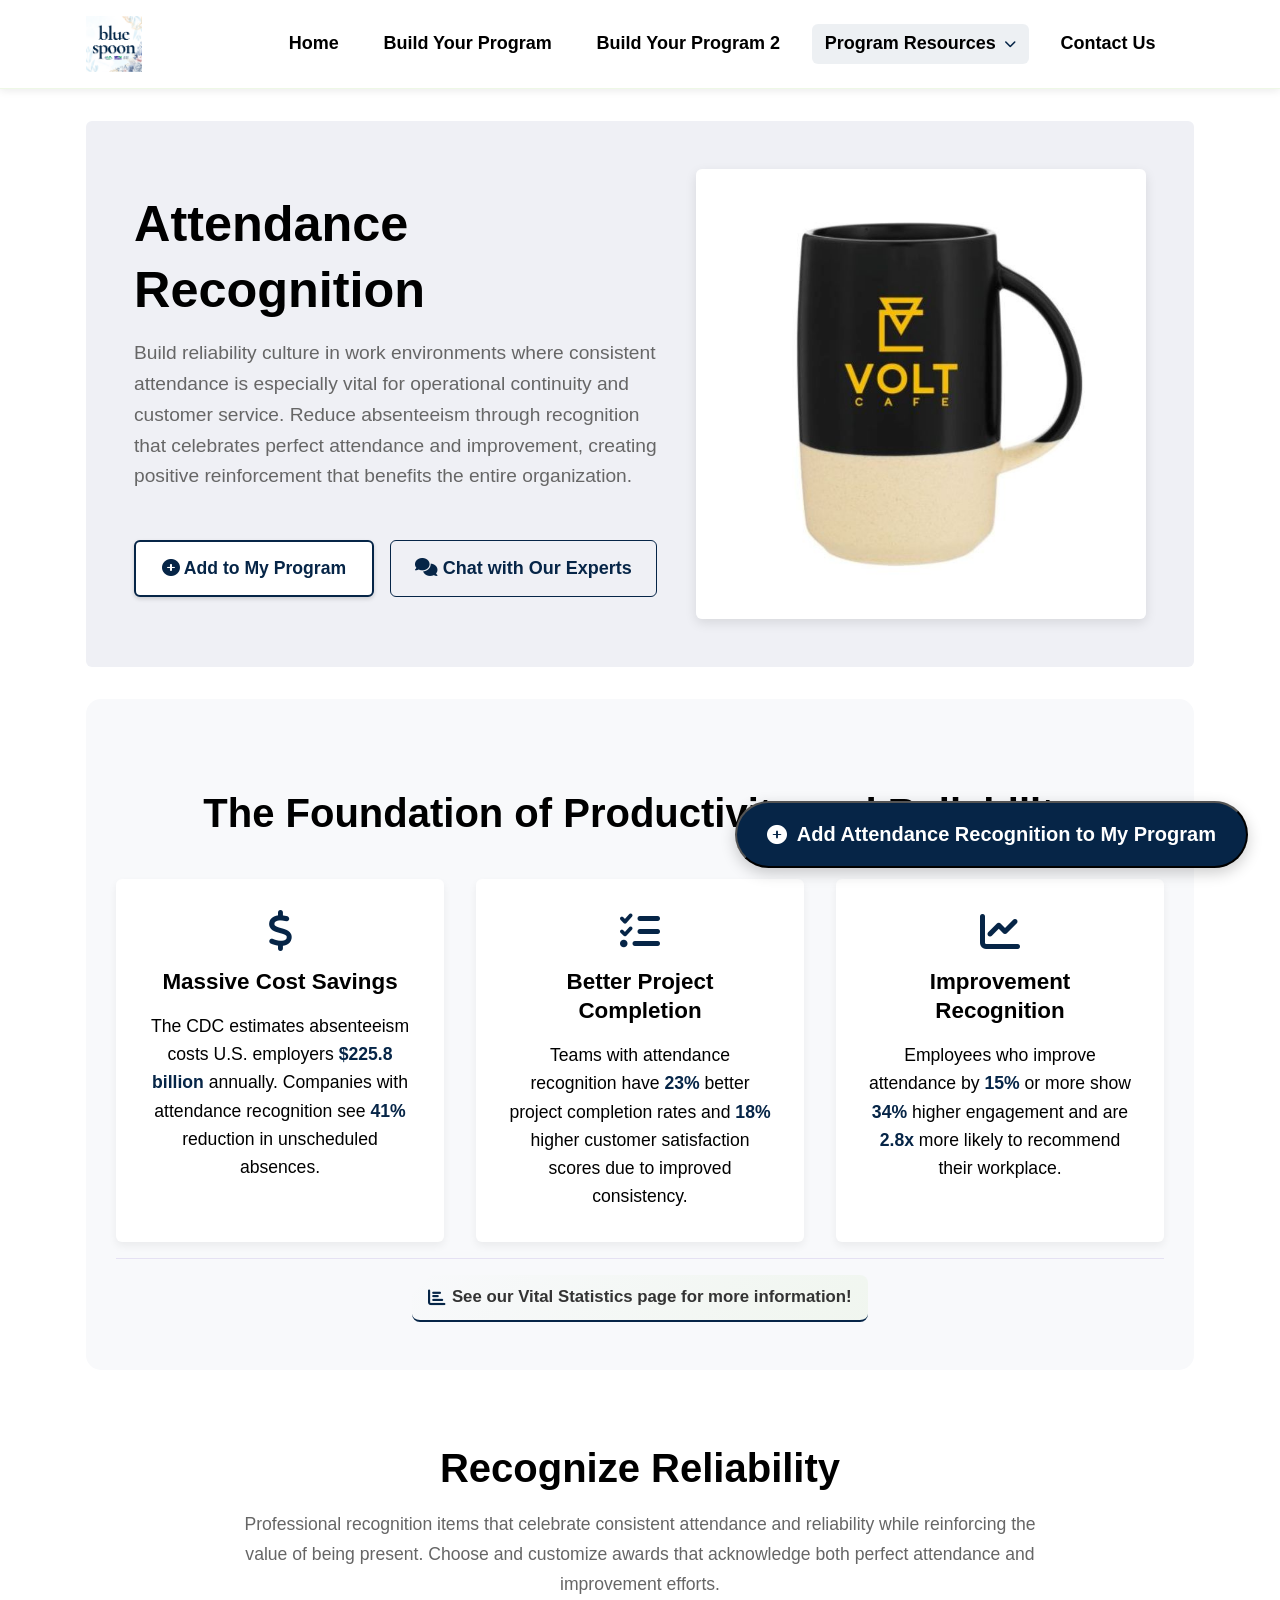
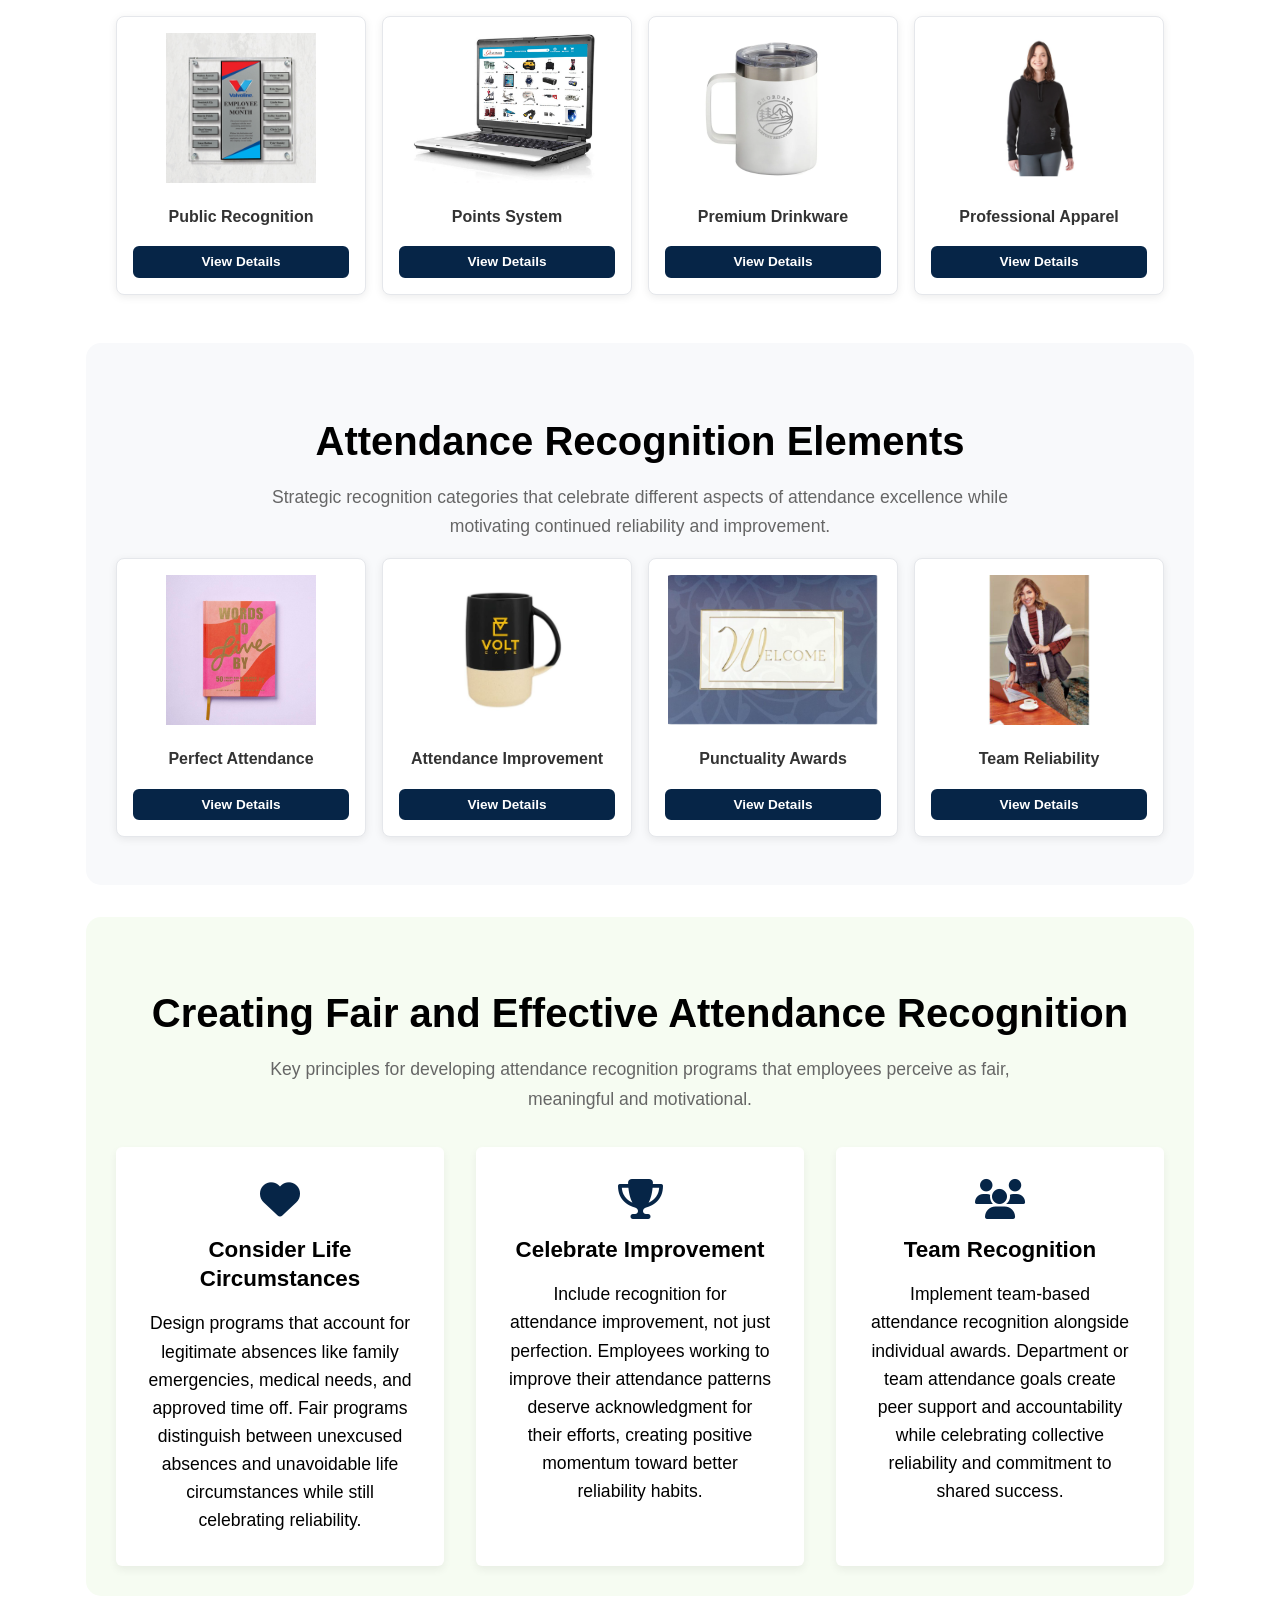
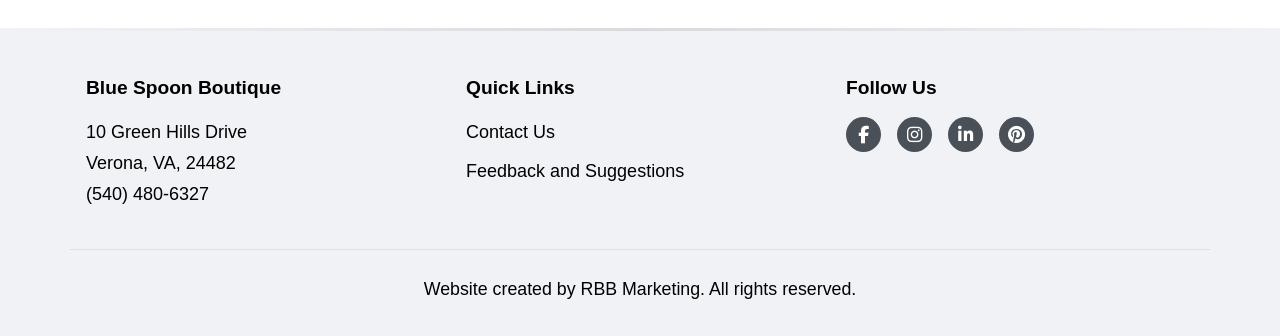
==== commit ff7c49c4: "update to the feature pages so they add and check the right builder. Also added to doc for notes" ====
--- a/attendance-recognition.html
+++ b/attendance-recognition.html
@@ -25,7 +25,7 @@
           <button class="btn btn-primary-subtle" 
                   onclick="handleFeatureAdditionWithFeedback(this, event)" 
                   data-feature-name="Attendance Recognition" 
-                  data-href="build-program.html"
+                  data-href="build-program2.html"
                   style="font-size: 1.1rem; padding: 0.8rem 1.6rem;">
             <i class="fas fa-plus-circle"></i> Add to My Program
           </button>
@@ -155,7 +155,7 @@
 
   </main>
 
-  <button class="resources-sticky-cta" onclick="handleFeatureAdditionWithFeedback(this, event)" data-feature-name="Attendance Recognition" data-href="build-program.html">
+  <button class="resources-sticky-cta" onclick="handleFeatureAdditionWithFeedback(this, event)" data-feature-name="Attendance Recognition" data-href="build-program2.html">
     <i class="fas fa-plus-circle"></i>
     Add Attendance Recognition to My Program
   </button>
--- a/styles.css
+++ b/styles.css
@@ -1,14 +1,14 @@
 :root {
-  --primary-color: #23456C; /* RBB Marketing Blue */
+  --primary-color: #062547; /* RBB Marketing Blue */
   --secondary-color: #000000; /* Black */
   --accent-color: #f7b801; /* Energetic Yellow */
-  --brand-green: #23456C; /* Brand Green */
-  --brand-orange: #23456C; /* Alias for primary color to fix existing references */
+  --brand-green: #062547; /* Brand Green */
+  --brand-orange: #062547; /* Alias for primary color to fix existing references */
   --dark-color: #000000; /* Black for text */
   --light-color: #ffffff; /* White background */
   --medium-color: #f0f2f5; /* Light grey for backgrounds/borders */
   --text-muted: #666666; /* Muted text color */
-  --success-color: #23456C; /* RBB Marketing Blue for checkmarks etc. */
+  --success-color: #062547; /* RBB Marketing Blue for checkmarks etc. */
   --border-radius: 6px;
   --font-primary: 'Segoe UI', Tahoma, Geneva, Verdana, sans-serif;
   --font-secondary: 'Georgia', serif; /* For select headings or accents */
@@ -1603,7 +1603,7 @@
 .program-module {
   position: relative;
   padding: 1.5rem;
-  background: #eaf2fa;
+  background: color-mix(in srgb, var(--primary-color) 8.2%, transparent);
   border: 1px solid var(--border-color);
   border-radius: 8px;
   cursor: grab;
@@ -2081,7 +2081,7 @@
   padding: 0.5rem 1rem !important;
   border-radius: var(--border-radius) !important;
   margin-bottom: 1rem !important;
-  border-left: 4px solid #23456C !important;
+  border-left: 4px solid #062547 !important;
   padding-left: 1.5rem !important;
 }
 
@@ -2618,9 +2618,9 @@
 /* Browse Incentives Button Styling for summary output only */
 .browse-incentives-btn {
   display: inline-block;
-  background-color: #23456C;
+  background-color: #062547;
   color: white;
-  border: 2px solid #23456C;
+  border: 2px solid #062547;
   padding: 0.5rem 1rem;
   border-radius: 6px;
   text-decoration: none;
--- a/navigation.css
+++ b/navigation.css
@@ -1,8 +1,8 @@
 /* Centralized Navigation Styles - Include in all pages */
 :root {
-  --primary-color: #23456C; /* PromoMonster Green */
+  --primary-color: #062547; /* Primary color */
   --secondary-color: #000000; /* Black */
-  --brand-orange: #23456C; /* Alias for primary color */
+  --brand-orange: #062547; /* Alias for primary color */
 }
 
 /* Fix navigation menu height issue and center alignment - 20% smaller */
